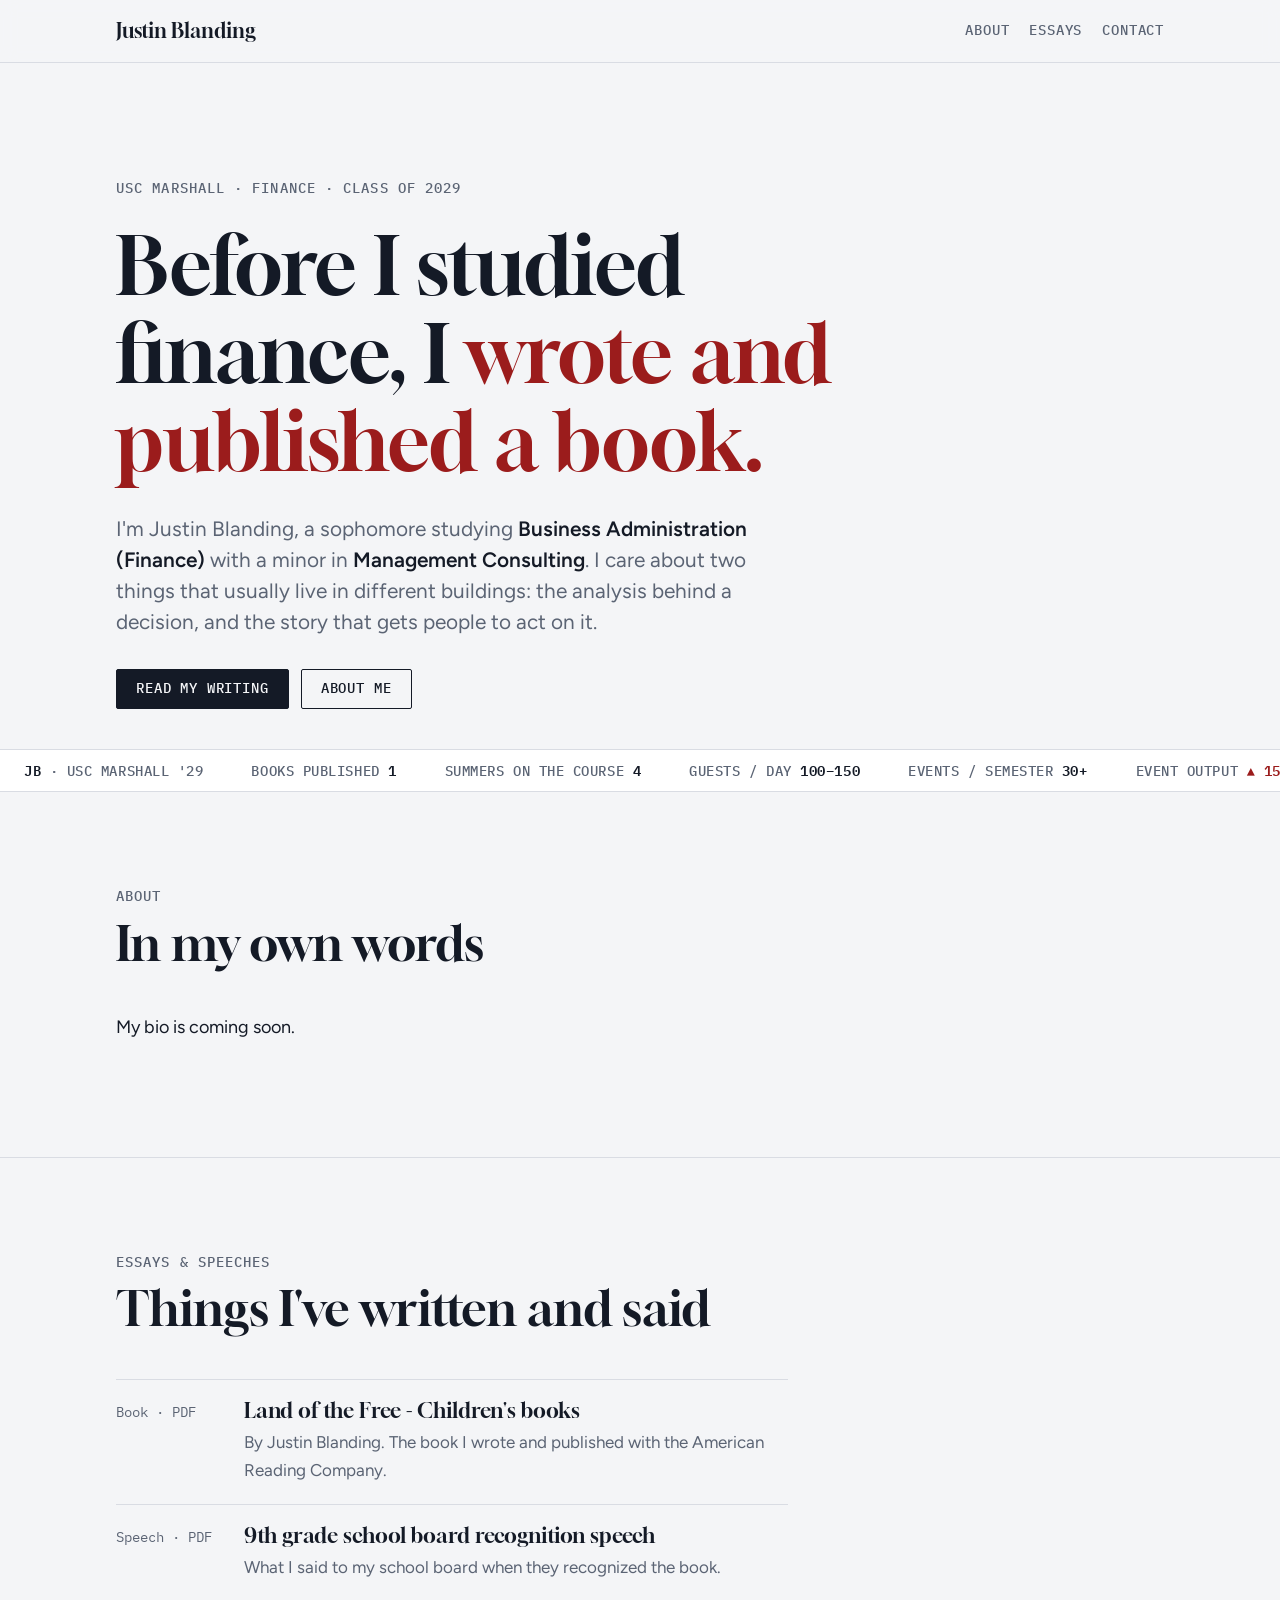
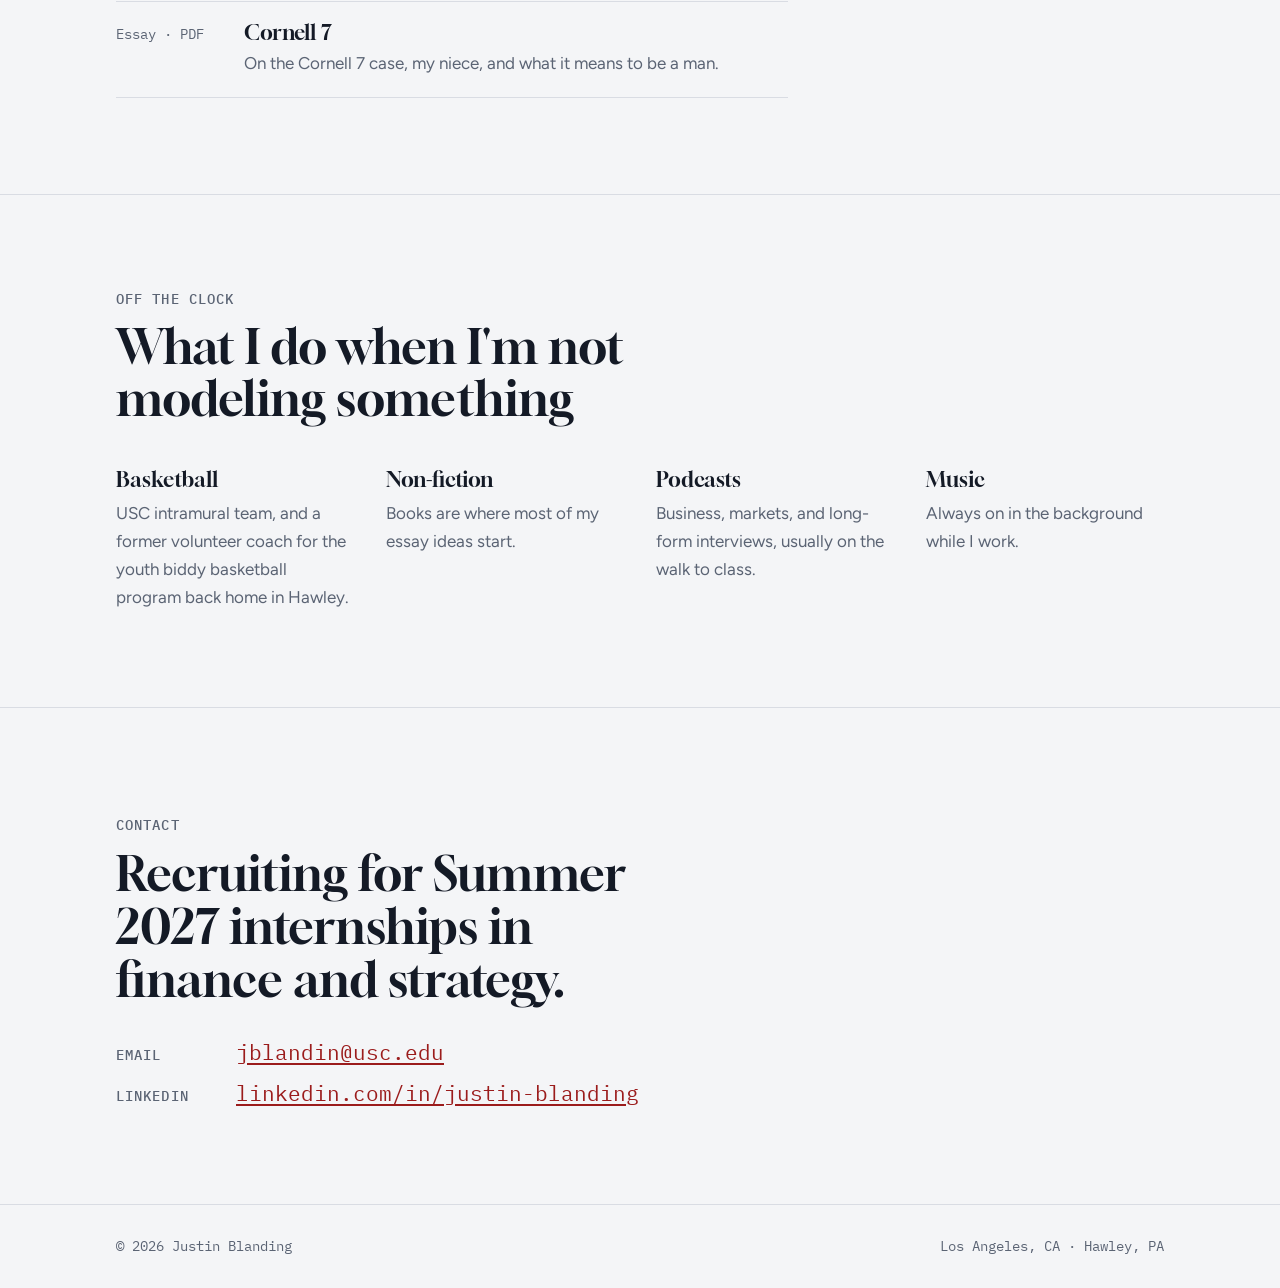
==== index.html @ 317040bc "Remove the Story timeline section Co-Authored-By: Claude Opus 5.5 <noreply@anthropic.com>" ====
<!doctype html>
<html lang="en">
<head>
  <meta charset="utf-8">
  <meta name="viewport" content="width=device-width, initial-scale=1, viewport-fit=cover">
  <title>Justin Blanding</title>
  <meta name="description" content="Justin Blanding: finance student at USC Marshall, published author, and occasional essayist.">
  <link rel="preconnect" href="https://fonts.googleapis.com">
  <link rel="preconnect" href="https://fonts.gstatic.com" crossorigin>
  <link rel="stylesheet" href="https://fonts.googleapis.com/css2?family=Figtree:wght@400;500;600&family=Gloock&family=IBM+Plex+Mono:wght@400;500;600&display=swap">
  <link rel="stylesheet" href="styles.css">
</head>
<body>

<header class="site-head">
  <div class="wrap">
    <a class="mark" href="#top">Justin Blanding</a>
    <nav aria-label="Sections">
      <a href="#about">About</a>
      <a href="#essays">Essays</a>
      <a href="#contact" class="hide-sm">Contact</a>
    </nav>
  </div>
</header>

<main id="top">
  <div class="wrap hero">
    <p class="label">USC Marshall · Finance · Class of 2029</p>
    <h1>Before I studied finance, I <em>wrote and published a book.</em></h1>
    <p class="lede">I'm Justin Blanding, a sophomore studying <strong>Business Administration (Finance)</strong> with a minor in <strong>Management Consulting</strong>. I care about two things that usually live in different buildings: the analysis behind a decision, and the story that gets people to act on it.</p>
    <div class="hero-actions">
      <a class="btn primary" href="#essays">Read my writing</a>
      <a class="btn" href="#about">About me</a>
    </div>
  </div>

  <div class="ticker" aria-label="Quick facts">
    <div class="ticker-track">
      <span><b>JB</b> · USC MARSHALL '29</span>
      <span>BOOKS PUBLISHED <b>1</b></span>
      <span>SUMMERS ON THE COURSE <b>4</b></span>
      <span>GUESTS / DAY <b>100–150</b></span>
      <span>EVENTS / SEMESTER <b>30+</b></span>
      <span>EVENT OUTPUT <b class="up">▲ 15%</b></span>
      <span>DCF HORIZON <b>5 YRS</b></span>
      <span aria-hidden="true"><b>JB</b> · USC MARSHALL '29</span>
      <span aria-hidden="true">BOOKS PUBLISHED <b>1</b></span>
      <span aria-hidden="true">SUMMERS ON THE COURSE <b>4</b></span>
      <span aria-hidden="true">GUESTS / DAY <b>100–150</b></span>
      <span aria-hidden="true">EVENTS / SEMESTER <b>30+</b></span>
      <span aria-hidden="true">EVENT OUTPUT <b class="up">▲ 15%</b></span>
      <span aria-hidden="true">DCF HORIZON <b>5 YRS</b></span>
    </div>
  </div>

  <!-- ABOUT: Justin's own bio. Replace the paragraphs below with your text;
       add or remove <p> tags as needed. -->
  <section id="about">
    <div class="wrap">
      <div class="section-head">
        <p class="label">About</p>
        <h2>In my own words</h2>
      </div>
      <div class="bio">
        <p>My bio is coming soon.</p>
      </div>
    </div>
  </section>

  <!-- ESSAYS & SPEECHES: one <li> per piece. PDFs live in writing/, web essays in essays/. -->
  <section id="essays">
    <div class="wrap">
      <div class="section-head">
        <p class="label">Essays &amp; speeches</p>
        <h2>Things I've written and said</h2>
      </div>

      <ul class="essay-list">
        <li>
          <a href="writing/land-of-the-free.pdf" target="_blank" rel="noopener">
            <span class="kind">Book · PDF</span>
            <div>
              <h3>Land of the Free - Children's books</h3>
              <p>By Justin Blanding. The book I wrote and published with the American Reading Company.</p>
            </div>
          </a>
        </li>
        <li>
          <a href="writing/school-board-recognition-speech.pdf" target="_blank" rel="noopener">
            <span class="kind">Speech · PDF</span>
            <div>
              <h3>9th grade school board recognition speech</h3>
              <p>What I said to my school board when they recognized the book.</p>
            </div>
          </a>
        </li>
        <li>
          <a href="writing/cornell-7.pdf" target="_blank" rel="noopener">
            <span class="kind">Essay · PDF</span>
            <div>
              <h3>Cornell 7</h3>
              <p>On the Cornell 7 case, my niece, and what it means to be a man.</p>
            </div>
          </a>
        </li>
      </ul>
    </div>
  </section>

  <section id="offclock">
    <div class="wrap">
      <div class="section-head">
        <p class="label">Off the clock</p>
        <h2>What I do when I'm not modeling something</h2>
      </div>
      <div class="offclock">
        <div><h3>Basketball</h3><p>USC intramural team, and a former volunteer coach for the youth biddy basketball program back home in Hawley.</p></div>
        <div><h3>Non-fiction</h3><p>Books are where most of my essay ideas start.</p></div>
        <div><h3>Podcasts</h3><p>Business, markets, and long-form interviews, usually on the walk to class.</p></div>
        <div><h3>Music</h3><p>Always on in the background while I work.</p></div>
      </div>
    </div>
  </section>

  <section id="contact" class="contact">
    <div class="wrap">
      <p class="label">Contact</p>
      <h2>Recruiting for Summer 2027 internships in finance and strategy.</h2>
      <div class="contact-rows">
        <div class="contact-row"><span class="label">Email</span><a href="mailto:jblandin@usc.edu">jblandin@usc.edu</a></div>
        <div class="contact-row"><span class="label">LinkedIn</span><a href="https://linkedin.com/in/justin-blanding" target="_blank" rel="noopener">linkedin.com/in/justin-blanding</a></div>
      </div>
    </div>
  </section>
</main>

<footer>
  <div class="wrap">
    <p>© 2026 Justin Blanding</p>
    <p>Los Angeles, CA · Hawley, PA</p>
  </div>
</footer>

</body>
</html>
---- styles.css ----
/* Layout: a single reading column (~68ch) with a wider rail for the ledger-style resume; analysis (mono figures) set against story (serif). */
:root {
  --paper: #f4f5f7;
  --surface: #ffffff;
  --ink: #141a26;
  --muted: #5b6474;
  --rule: #d9dce3;
  --accent: #9b1c1c;
  --accent-soft: #f3e3e1;

  --display: "Gloock", "Georgia", "Times New Roman", serif;
  --body: "Figtree", "Segoe UI", system-ui, sans-serif;
  --mono: "IBM Plex Mono", ui-monospace, "Consolas", monospace;

  --step--1: 0.85rem;
  --step-0: 1.0625rem;
  --step-1: 1.3rem;
  --step-2: 1.75rem;
  --step-3: clamp(2.1rem, 5vw, 3rem);
  --step-4: clamp(2.6rem, 7.5vw, 5rem);
  --wide: 68rem;
  --read: 42rem;
}
@media (prefers-color-scheme: dark) {
  :root:not([data-theme="light"]) {
    --paper: #0f131b; --surface: #161b25; --ink: #e8eaf0; --muted: #9aa3b4;
    --rule: #2a313e; --accent: #e5736b; --accent-soft: #2c1c1f; color-scheme: dark;
  }
}
:root[data-theme="dark"] {
  --paper: #0f131b; --surface: #161b25; --ink: #e8eaf0; --muted: #9aa3b4;
  --rule: #2a313e; --accent: #e5736b; --accent-soft: #2c1c1f; color-scheme: dark;
}

*, *::before, *::after { box-sizing: border-box; }
html { scroll-behavior: smooth; }
body {
  margin: 0;
  background: var(--paper);
  color: var(--ink);
  font: 400 var(--step-0)/1.65 var(--body);
  -webkit-font-smoothing: antialiased;
}
img { max-width: 100%; }
a { color: var(--accent); text-underline-offset: 3px; }
a:focus-visible, button:focus-visible { outline: 2px solid var(--accent); outline-offset: 3px; }
h1, h2, h3 { font-family: var(--display); font-weight: 400; line-height: 1.1; text-wrap: balance; margin: 0; }

.wrap {
  max-width: var(--wide);
  margin-inline: auto;
  padding-left: max(20px, env(safe-area-inset-left, 0px));
  padding-right: max(20px, env(safe-area-inset-right, 0px));
}
.label {
  font: 500 var(--step--1)/1.2 var(--mono);
  letter-spacing: 0.08em;
  text-transform: uppercase;
  color: var(--muted);
}

/* Header */
.site-head {
  position: sticky; top: env(safe-area-inset-top, 0px); z-index: 5;
  background: color-mix(in srgb, var(--paper) 88%, transparent);
  backdrop-filter: blur(8px);
  border-bottom: 1px solid var(--rule);
}
body::before { content: ""; position: fixed; inset: 0 0 auto; height: env(safe-area-inset-top, 0px); z-index: 10; background: var(--paper); }
.site-head .wrap { display: flex; align-items: center; justify-content: space-between; gap: 1rem; padding-block: 0.9rem; }
.mark { font-family: var(--display); font-size: 1.25rem; color: var(--ink); text-decoration: none; white-space: nowrap; }
section[id] { scroll-margin-top: 4rem; }
.site-head nav { display: flex; gap: 1.25rem; flex-wrap: wrap; }
.site-head nav a { font: 500 var(--step--1)/1 var(--mono); letter-spacing: 0.06em; text-transform: uppercase; color: var(--muted); text-decoration: none; }
.site-head nav a:hover { color: var(--accent); }

/* Hero */
.hero { padding-block: clamp(3rem, 9vw, 6.5rem) 2.5rem; }
.hero .label { margin-bottom: 1.5rem; }
.hero h1 { font-size: var(--step-4); max-width: 15ch; }
.hero h1 em { font-style: normal; color: var(--accent); }
.hero .lede { max-width: var(--read); margin-top: 1.75rem; font-size: var(--step-1); line-height: 1.5; color: var(--muted); }
.hero .lede strong { color: var(--ink); font-weight: 600; }
.hero-actions { display: flex; gap: 0.75rem; flex-wrap: wrap; margin-top: 2rem; }
.btn {
  display: inline-flex; align-items: center; gap: 0.5rem;
  padding: 0.75rem 1.2rem; border-radius: 2px;
  font: 500 var(--step--1)/1 var(--mono); letter-spacing: 0.06em; text-transform: uppercase;
  text-decoration: none; border: 1px solid var(--ink); color: var(--ink);
}
.btn.primary { background: var(--ink); color: var(--paper); }
.btn:hover { border-color: var(--accent); color: var(--accent); }
.btn.primary:hover { background: var(--accent); color: var(--paper); }

/* Ticker: the one moving thing on the page */
.ticker { border-block: 1px solid var(--rule); overflow: hidden; background: var(--surface); }
.ticker-track { display: flex; width: max-content; animation: tick 48s linear infinite; }
.ticker-track span { white-space: nowrap; padding: 0.8rem 1.5rem; font: 500 var(--step--1)/1 var(--mono); letter-spacing: 0.04em; color: var(--muted); font-variant-numeric: tabular-nums; }
.ticker-track b { color: var(--ink); font-weight: 600; }
.ticker-track .up { color: var(--accent); }
@keyframes tick { to { transform: translateX(-50%); } }
@media (prefers-reduced-motion: reduce) {
  .ticker-track { animation: none; flex-wrap: wrap; width: auto; }
  html { scroll-behavior: auto; }
}

/* Sections */
section { padding-block: clamp(3.5rem, 8vw, 6rem); }
section + section { border-top: 1px solid var(--rule); }
.section-head { display: grid; gap: 0.75rem; margin-bottom: 2.75rem; max-width: var(--read); }
.section-head h2 { font-size: var(--step-3); }
.section-head p { margin: 0; color: var(--muted); }

/* Chapters: on paper vs. in practice */
.chapters { display: grid; gap: 3.5rem; }
.chapter { display: grid; grid-template-columns: 9rem minmax(0, 1fr); gap: 1.5rem 2.5rem; }
.chapter-year { font: 400 var(--step-3)/1 var(--display); color: var(--accent); font-variant-numeric: tabular-nums; }
.chapter-year small { display: block; margin-top: 0.6rem; font: 500 var(--step--1)/1.3 var(--mono); letter-spacing: 0.06em; text-transform: uppercase; color: var(--muted); }
.chapter-body { min-width: 0; max-width: var(--read); }
.chapter-body h3 { font-size: var(--step-2); margin-bottom: 1.1rem; }
.on-paper {
  margin: 0 0 1.25rem; padding: 0.85rem 1rem;
  background: var(--surface); border: 1px dashed var(--rule);
  font: 400 0.9rem/1.5 var(--mono); color: var(--muted);
}
.on-paper .label { display: block; margin-bottom: 0.35rem; font-size: 0.72rem; }
.chapter-body p { margin: 0 0 1rem; }
.figures { display: flex; flex-wrap: wrap; gap: 0.5rem 2rem; margin-top: 1.25rem; padding-top: 1rem; border-top: 1px solid var(--rule); }
.figure { display: grid; gap: 0.15rem; }
.figure b { font: 600 var(--step-1)/1.1 var(--mono); font-variant-numeric: tabular-nums; }
.figure span { font-size: var(--step--1); color: var(--muted); }

/* Resume ledger */
.ledger { display: grid; gap: 2.75rem; }
.ledger-group { display: grid; grid-template-columns: 9rem minmax(0, 1fr); gap: 1rem 2.5rem; }
.ledger-group > .label { padding-top: 0.35rem; }
.entries { display: grid; gap: 1.75rem; min-width: 0; }
.entry-top { display: flex; flex-wrap: wrap; justify-content: space-between; gap: 0.25rem 1rem; align-items: baseline; }
.entry h3 { font: 600 var(--step-1)/1.3 var(--body); }
.entry .when { font: 400 var(--step--1)/1.3 var(--mono); color: var(--muted); font-variant-numeric: tabular-nums; white-space: nowrap; }
.entry .role { color: var(--muted); margin: 0.15rem 0 0.5rem; }
.entry ul { margin: 0; padding-left: 1.1rem; display: grid; gap: 0.3rem; }
.entry li::marker { color: var(--accent); }
.tags { display: flex; flex-wrap: wrap; gap: 0.5rem; list-style: none; padding: 0; margin: 0; }
.tags li { padding: 0.3rem 0.65rem; border: 1px solid var(--rule); background: var(--surface); font: 400 var(--step--1)/1.3 var(--mono); }

/* Essays */
.essay-list { list-style: none; margin: 0; padding: 0; border-top: 1px solid var(--rule); max-width: var(--read); }
.essay-list li { border-bottom: 1px solid var(--rule); }
.essay-list a { display: grid; grid-template-columns: 7rem minmax(0, 1fr); gap: 1rem; padding: 1.25rem 0; color: var(--ink); text-decoration: none; }
.essay-list a:hover h3 { color: var(--accent); }
.essay-list time, .essay-list .kind { font: 400 var(--step--1)/1.8 var(--mono); color: var(--muted); }
.bio { max-width: var(--read); }
.bio p { font-size: 1.125rem; line-height: 1.65; }
.essay-list h3 { font-size: var(--step-1); margin-bottom: 0.3rem; }
.essay-list p { margin: 0; color: var(--muted); }
.empty { max-width: var(--read); padding: 1.5rem; background: var(--accent-soft); }
.empty h3 { font-size: var(--step-1); margin-bottom: 0.5rem; }
.empty p { margin: 0; }

/* Off the clock */
.offclock { display: grid; grid-template-columns: repeat(auto-fit, minmax(14rem, 1fr)); gap: 2rem; }
.offclock h3 { font-size: var(--step-1); margin-bottom: 0.4rem; }
.offclock p { margin: 0; color: var(--muted); }

/* Contact */
.contact h2 { font-size: var(--step-3); max-width: 18ch; }
.contact-rows { display: grid; gap: 0.75rem; margin-top: 2rem; }
.contact-row { display: flex; flex-wrap: wrap; gap: 0.5rem 1.5rem; align-items: baseline; }
.contact-row .label { width: 6rem; }
.contact-row a { font: 400 var(--step-1)/1.4 var(--mono); overflow-wrap: anywhere; }

footer { padding-block: 2rem; border-top: 1px solid var(--rule); }
footer .wrap { display: flex; flex-wrap: wrap; justify-content: space-between; gap: 0.5rem; }
footer p { margin: 0; font: 400 var(--step--1)/1.4 var(--mono); color: var(--muted); }

/* Essay page */
.article { padding-block: clamp(3rem, 8vw, 5rem); }
.article header, .article .prose { max-width: var(--read); }
.article h1 { font-size: var(--step-3); margin: 1rem 0 1rem; }
.article .dek { font-size: var(--step-1); color: var(--muted); margin: 0 0 2.5rem; }
.prose p { margin: 0 0 1.3rem; }
.prose h2 { font-size: var(--step-2); margin: 2.5rem 0 1rem; }
.prose blockquote { margin: 2rem 0; padding-left: 1.25rem; border-left: 2px solid var(--accent); font-family: var(--display); font-size: var(--step-1); line-height: 1.4; }

@media (max-width: 720px) {
  .chapter, .ledger-group { grid-template-columns: minmax(0, 1fr); gap: 0.75rem; }
  .chapter-year { font-size: var(--step-2); display: flex; align-items: baseline; gap: 1rem; }
  .chapter-year small { margin-top: 0; }
  .essay-list a { grid-template-columns: minmax(0, 1fr); gap: 0.25rem; }
  .site-head nav { gap: 0.75rem; flex-wrap: nowrap; }
  .mark { font-size: 1.1rem; }
  .site-head nav a.hide-sm { display: none; }
}
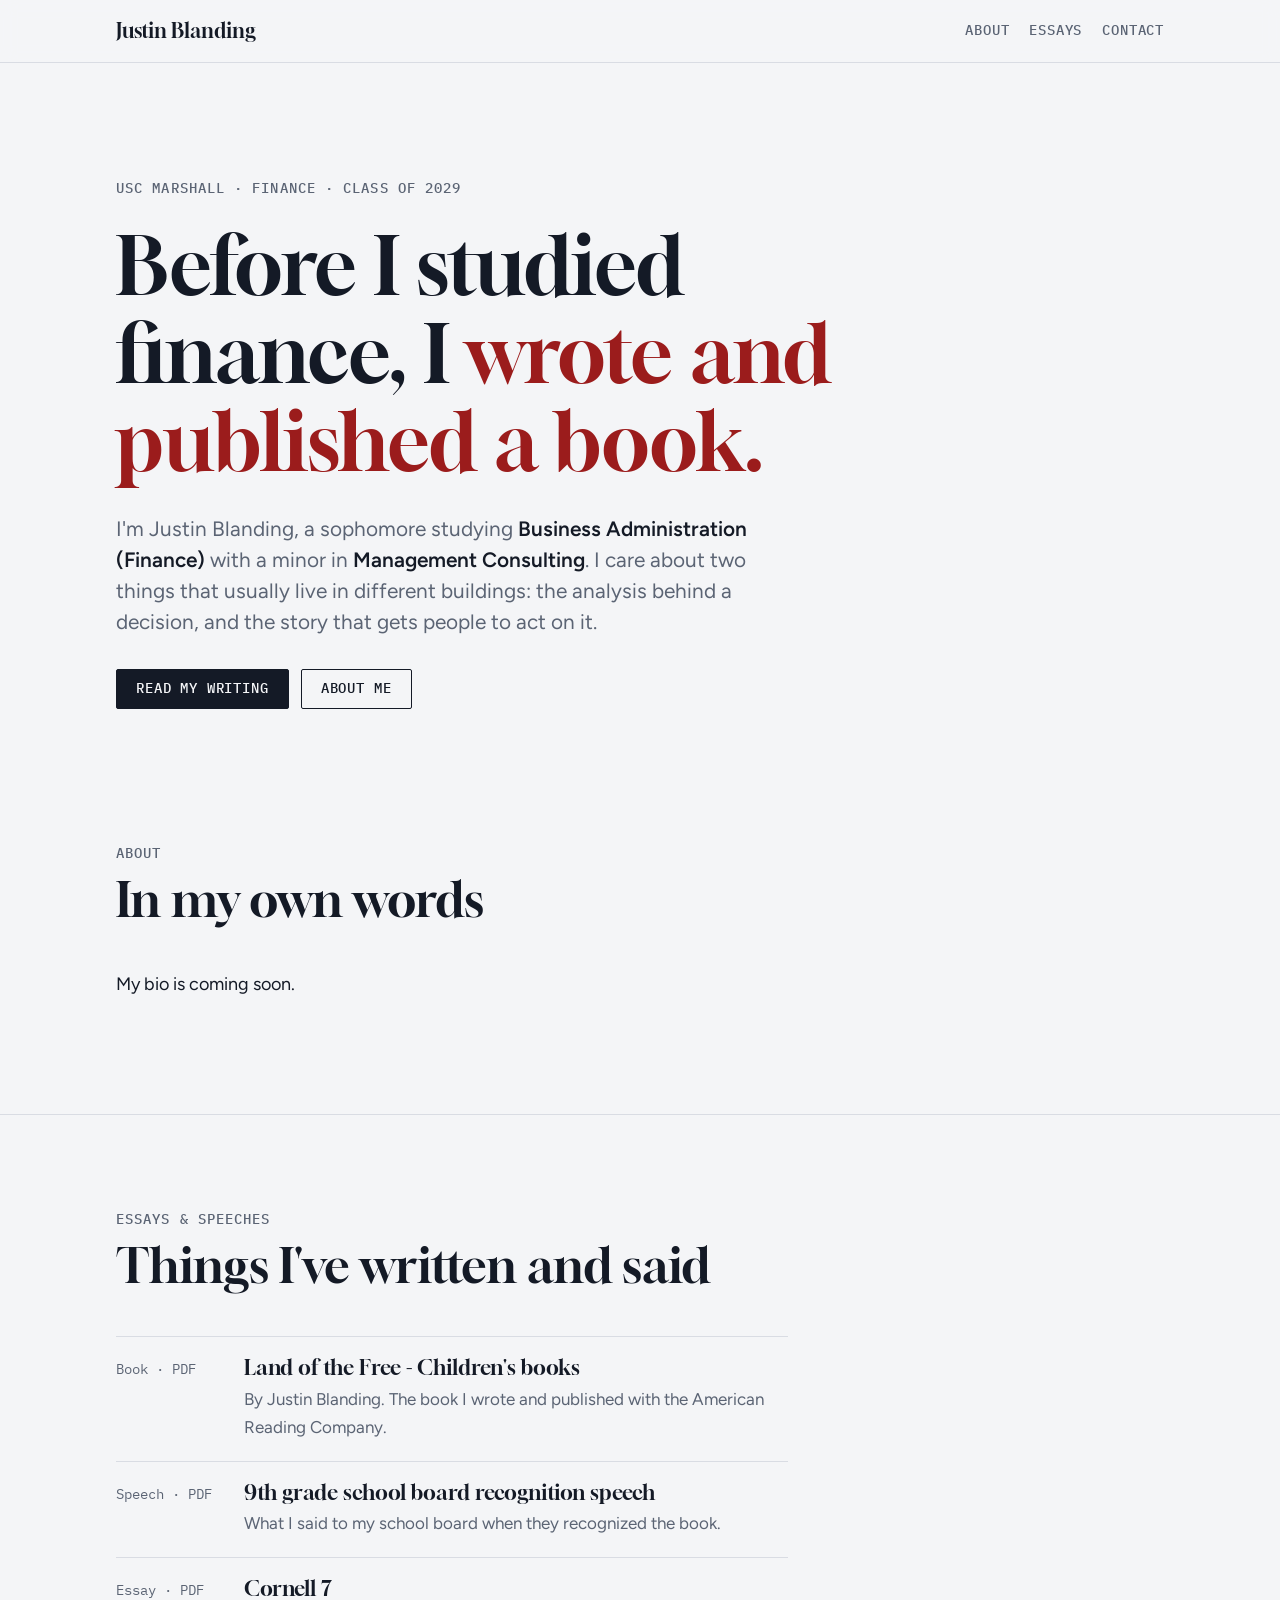
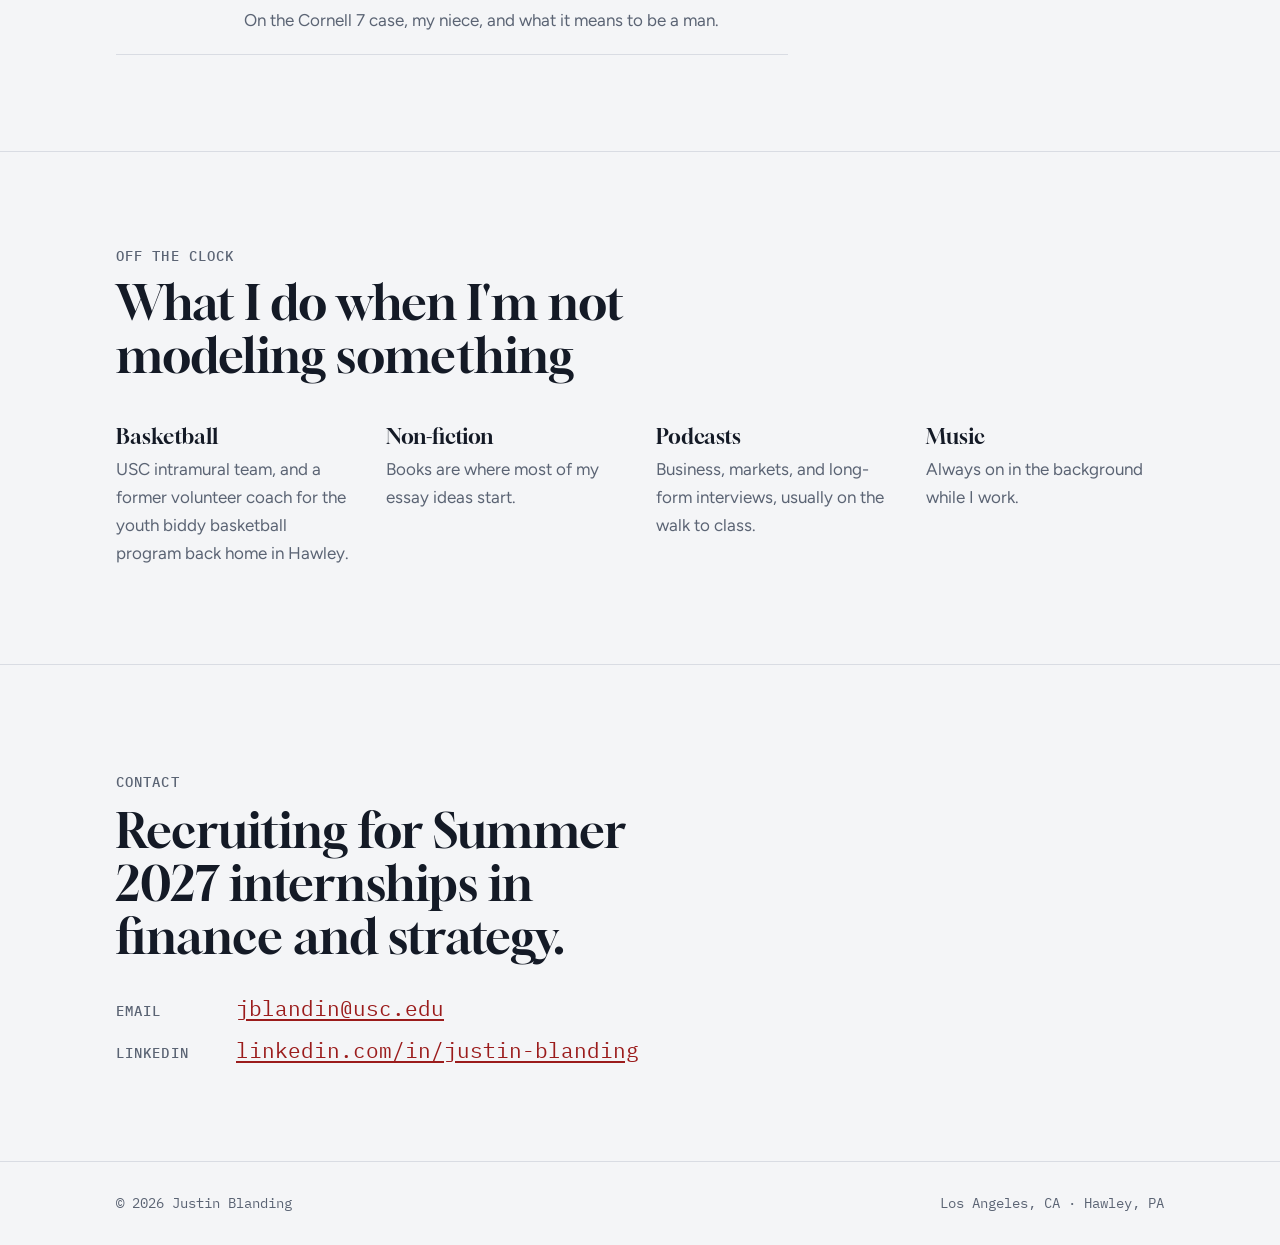
==== commit 6877948e: "Remove the stats ticker Co-Authored-By: Claude Opus 5.5 <noreply@anthropic.com>" ====
--- a/index.html
+++ b/index.html
@@ -34,24 +34,6 @@
     </div>
   </div>
 
-  <div class="ticker" aria-label="Quick facts">
-    <div class="ticker-track">
-      <span><b>JB</b> · USC MARSHALL '29</span>
-      <span>BOOKS PUBLISHED <b>1</b></span>
-      <span>SUMMERS ON THE COURSE <b>4</b></span>
-      <span>GUESTS / DAY <b>100–150</b></span>
-      <span>EVENTS / SEMESTER <b>30+</b></span>
-      <span>EVENT OUTPUT <b class="up">▲ 15%</b></span>
-      <span>DCF HORIZON <b>5 YRS</b></span>
-      <span aria-hidden="true"><b>JB</b> · USC MARSHALL '29</span>
-      <span aria-hidden="true">BOOKS PUBLISHED <b>1</b></span>
-      <span aria-hidden="true">SUMMERS ON THE COURSE <b>4</b></span>
-      <span aria-hidden="true">GUESTS / DAY <b>100–150</b></span>
-      <span aria-hidden="true">EVENTS / SEMESTER <b>30+</b></span>
-      <span aria-hidden="true">EVENT OUTPUT <b class="up">▲ 15%</b></span>
-      <span aria-hidden="true">DCF HORIZON <b>5 YRS</b></span>
-    </div>
-  </div>
 
   <!-- ABOUT: Justin's own bio. Replace the paragraphs below with your text;
        add or remove <p> tags as needed. -->
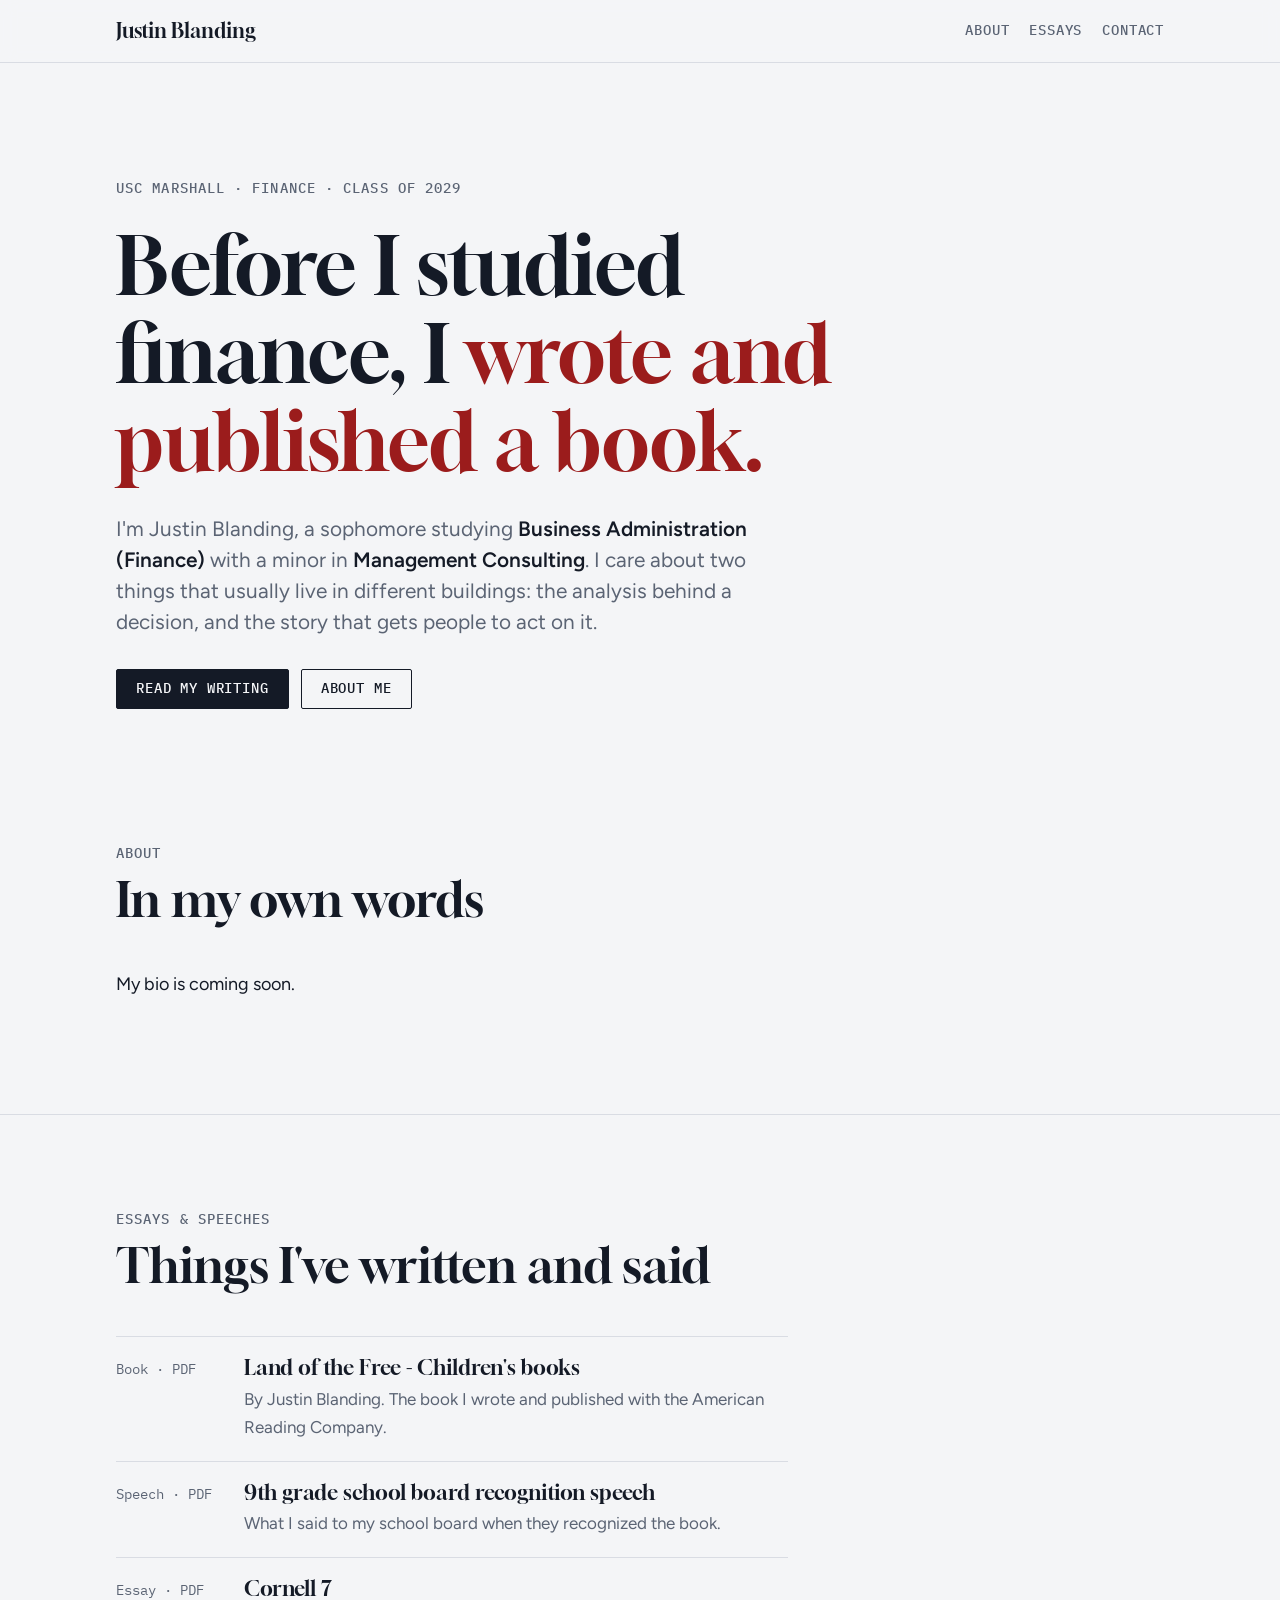
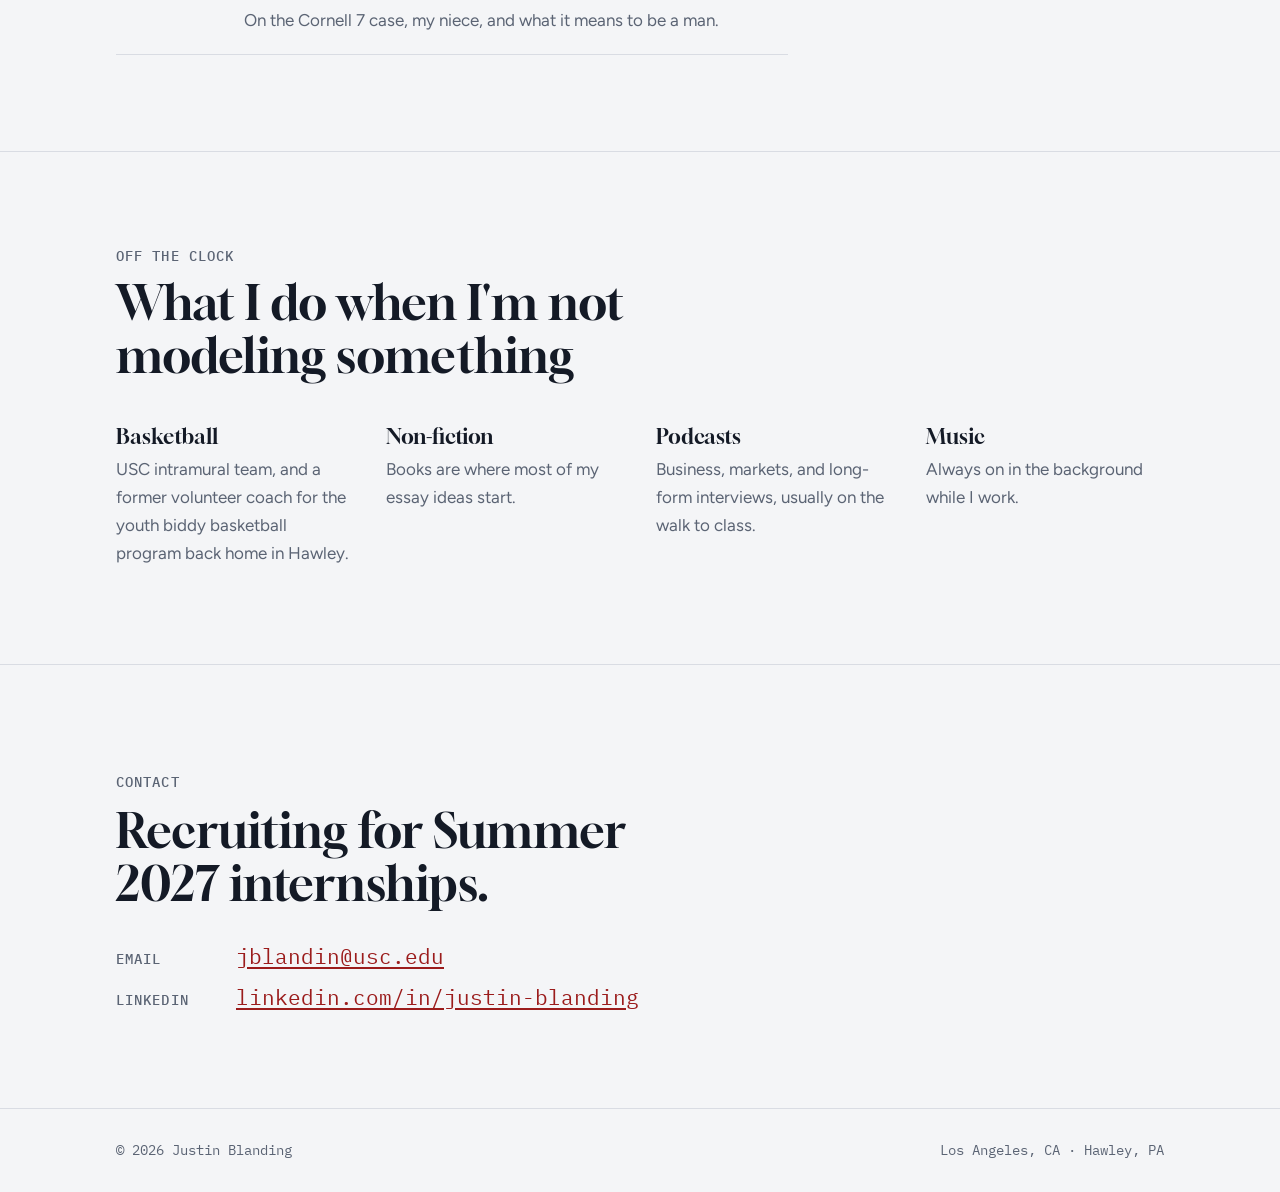
==== commit c0603a6c: "Shorten the contact heading Co-Authored-By: Claude Opus 5.5 <noreply@anthropic.com>" ====
--- a/index.html
+++ b/index.html
@@ -107,7 +107,7 @@
   <section id="contact" class="contact">
     <div class="wrap">
       <p class="label">Contact</p>
-      <h2>Recruiting for Summer 2027 internships in finance and strategy.</h2>
+      <h2>Recruiting for Summer 2027 internships.</h2>
       <div class="contact-rows">
         <div class="contact-row"><span class="label">Email</span><a href="mailto:jblandin@usc.edu">jblandin@usc.edu</a></div>
         <div class="contact-row"><span class="label">LinkedIn</span><a href="https://linkedin.com/in/justin-blanding" target="_blank" rel="noopener">linkedin.com/in/justin-blanding</a></div>
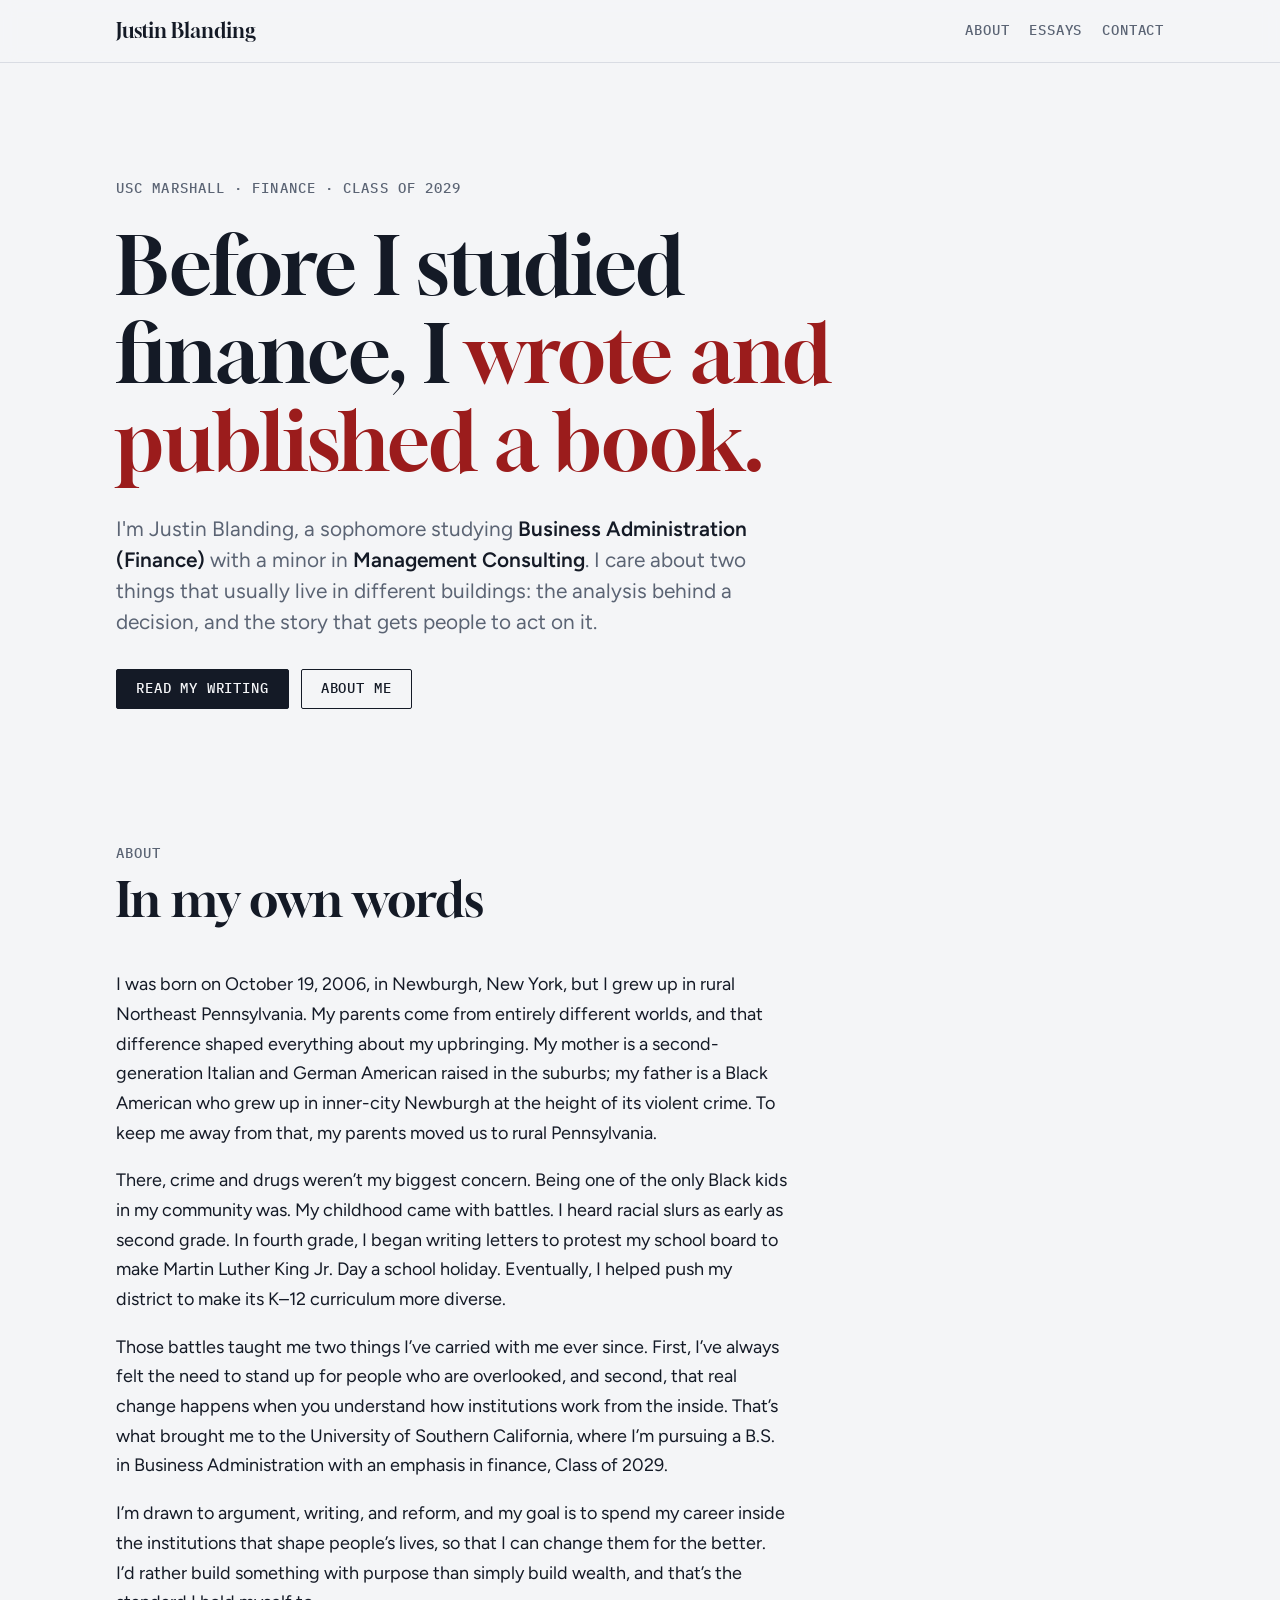
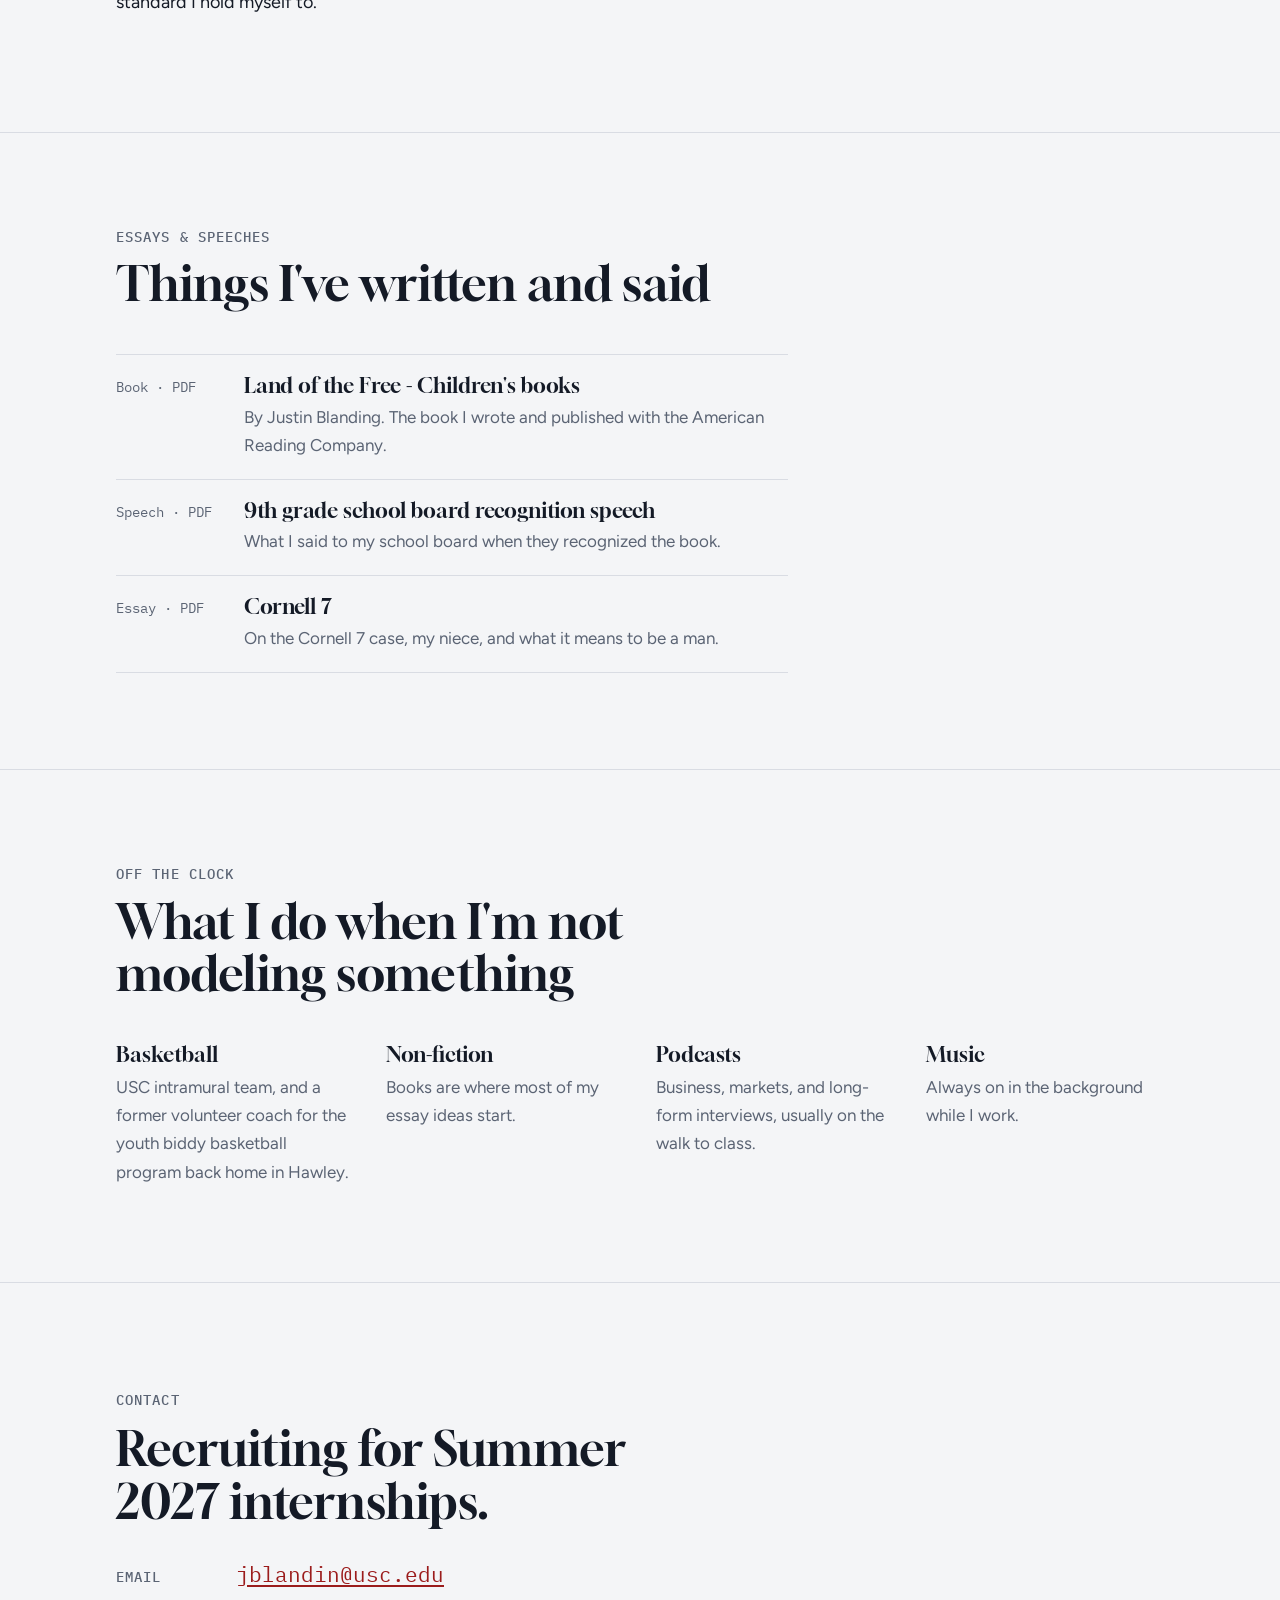
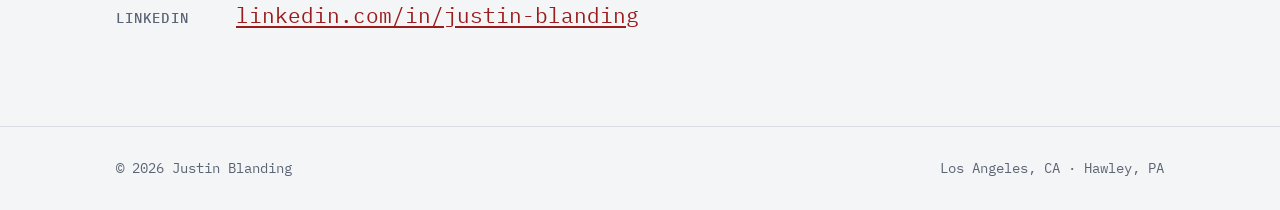
==== commit 7d4ece2a: "Add personal bio to the About section Co-Authored-By: Claude Opus 5.5 <noreply@anthropic.com>" ====
--- a/index.html
+++ b/index.html
@@ -44,7 +44,10 @@
         <h2>In my own words</h2>
       </div>
       <div class="bio">
-        <p>My bio is coming soon.</p>
+        <p>I was born on October 19, 2006, in Newburgh, New York, but I grew up in rural Northeast Pennsylvania. My parents come from entirely different worlds, and that difference shaped everything about my upbringing. My mother is a second-generation Italian and German American raised in the suburbs; my father is a Black American who grew up in inner-city Newburgh at the height of its violent crime. To keep me away from that, my parents moved us to rural Pennsylvania.</p>
+        <p>There, crime and drugs weren’t my biggest concern. Being one of the only Black kids in my community was. My childhood came with battles. I heard racial slurs as early as second grade. In fourth grade, I began writing letters to protest my school board to make Martin Luther King Jr. Day a school holiday. Eventually, I helped push my district to make its K–12 curriculum more diverse.</p>
+        <p>Those battles taught me two things I’ve carried with me ever since. First, I’ve always felt the need to stand up for people who are overlooked, and second, that real change happens when you understand how institutions work from the inside. That’s what brought me to the University of Southern California, where I’m pursuing a B.S. in Business Administration with an emphasis in finance, Class of 2029.</p>
+        <p>I’m drawn to argument, writing, and reform, and my goal is to spend my career inside the institutions that shape people’s lives, so that I can change them for the better. I’d rather build something with purpose than simply build wealth, and that’s the standard I hold myself to.</p>
       </div>
     </div>
   </section>
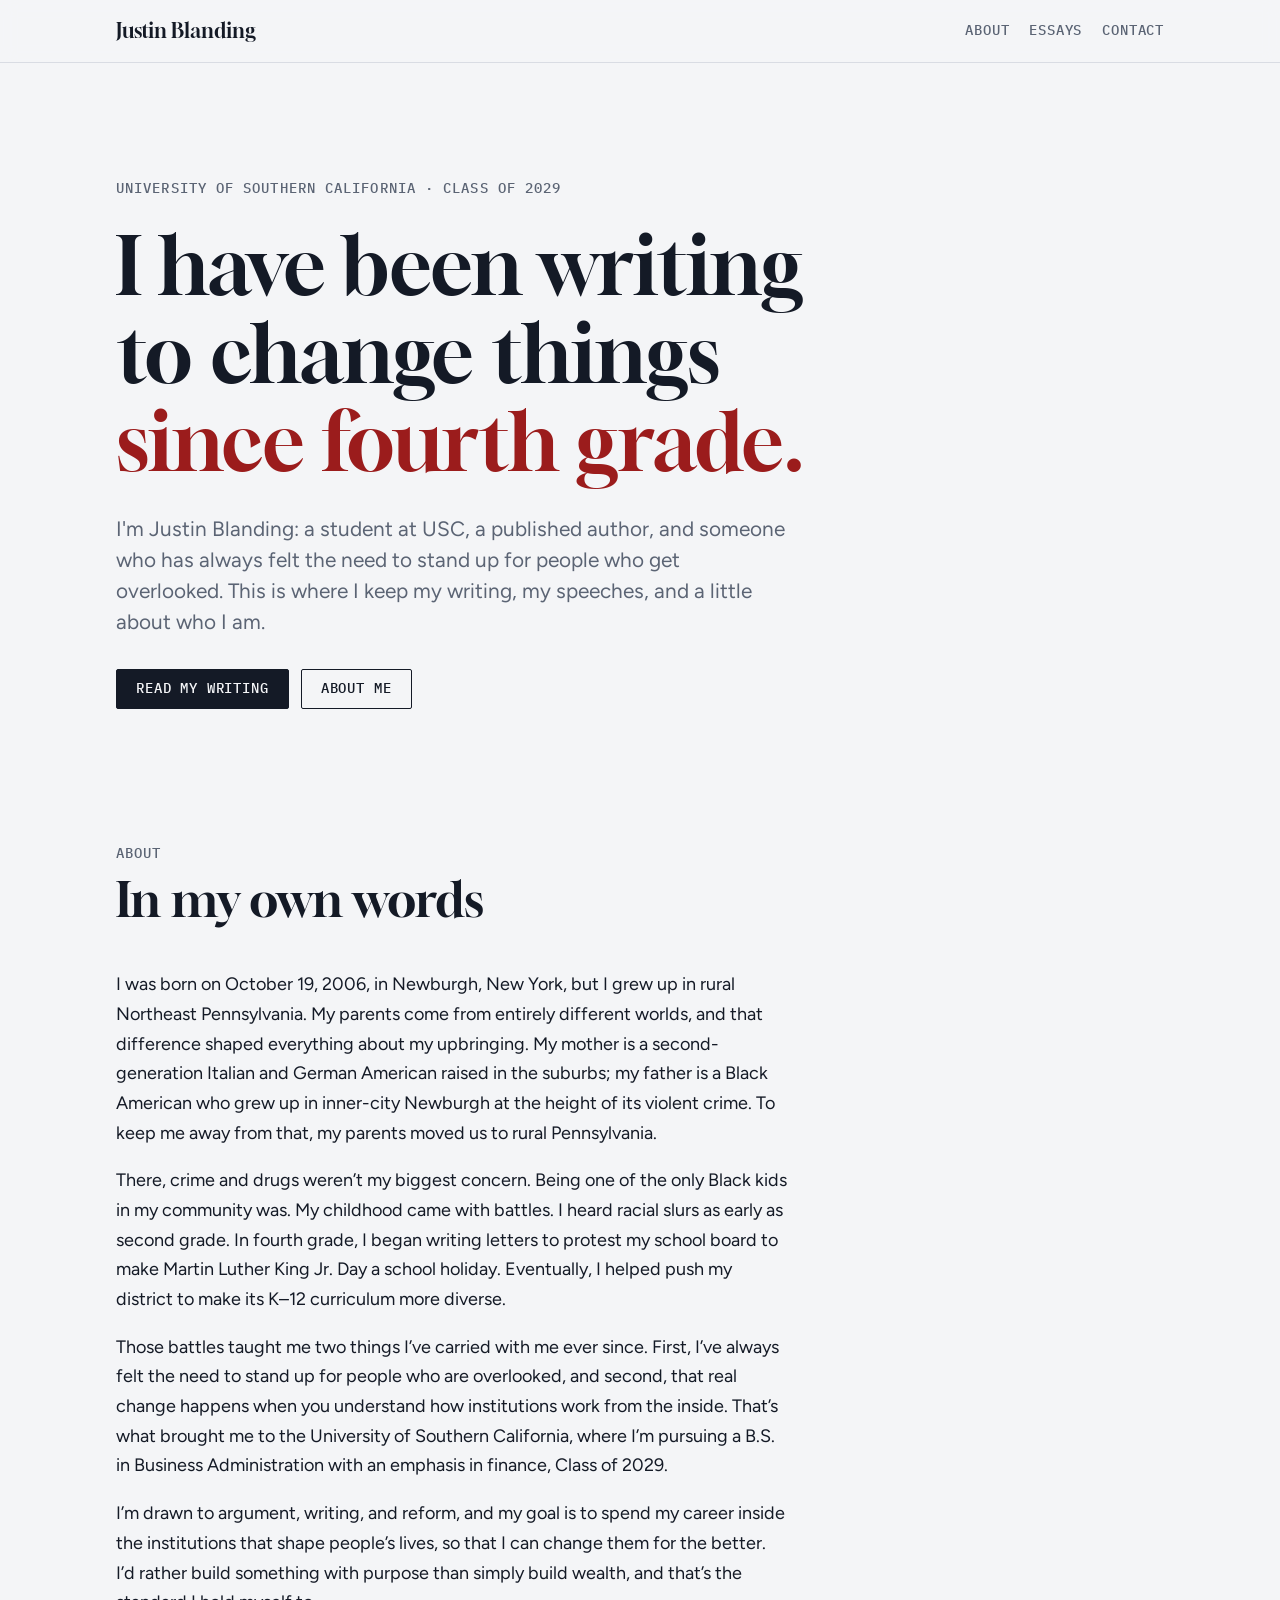
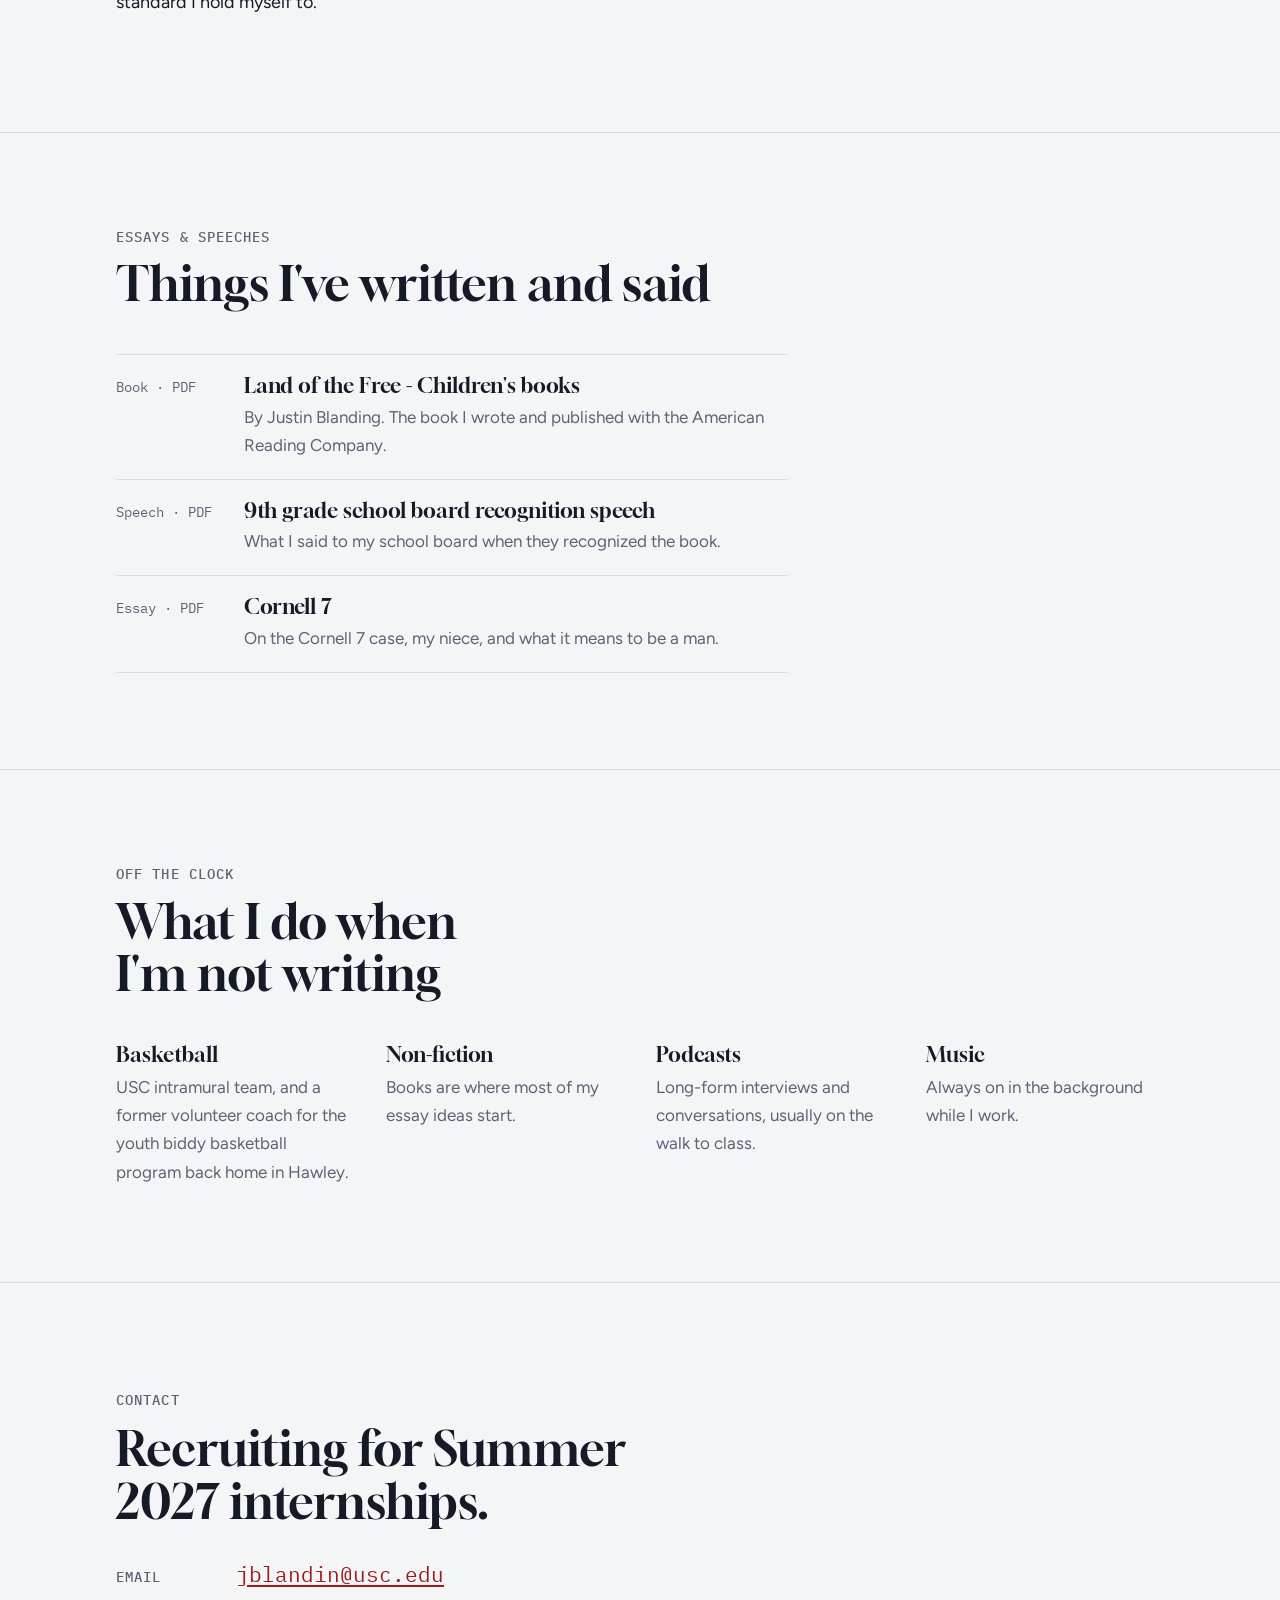
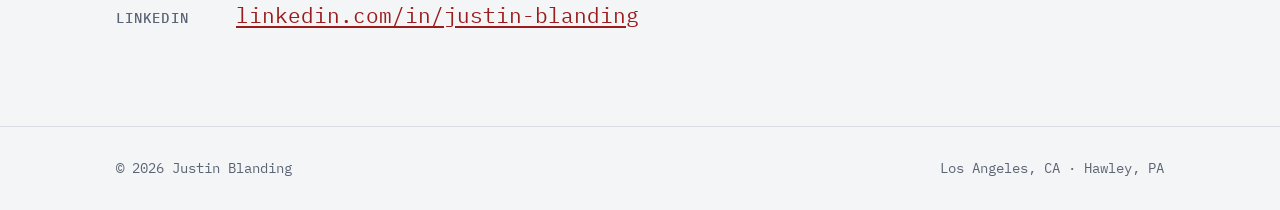
==== commit ced838bf: "Make the site about Justin generally, not finance Co-Authored-By: Claude Opus 5.5 <noreply@anthropic" ====
--- a/index.html
+++ b/index.html
@@ -4,7 +4,7 @@
   <meta charset="utf-8">
   <meta name="viewport" content="width=device-width, initial-scale=1, viewport-fit=cover">
   <title>Justin Blanding</title>
-  <meta name="description" content="Justin Blanding: finance student at USC Marshall, published author, and occasional essayist.">
+  <meta name="description" content="Justin Blanding: USC student, published author, and writer on identity, justice, and reform.">
   <link rel="preconnect" href="https://fonts.googleapis.com">
   <link rel="preconnect" href="https://fonts.gstatic.com" crossorigin>
   <link rel="stylesheet" href="https://fonts.googleapis.com/css2?family=Figtree:wght@400;500;600&family=Gloock&family=IBM+Plex+Mono:wght@400;500;600&display=swap">
@@ -25,9 +25,9 @@
 
 <main id="top">
   <div class="wrap hero">
-    <p class="label">USC Marshall · Finance · Class of 2029</p>
-    <h1>Before I studied finance, I <em>wrote and published a book.</em></h1>
-    <p class="lede">I'm Justin Blanding, a sophomore studying <strong>Business Administration (Finance)</strong> with a minor in <strong>Management Consulting</strong>. I care about two things that usually live in different buildings: the analysis behind a decision, and the story that gets people to act on it.</p>
+    <p class="label">University of Southern California · Class of 2029</p>
+    <h1>I have been writing to change things <em>since fourth grade.</em></h1>
+    <p class="lede">I'm Justin Blanding: a student at USC, a published author, and someone who has always felt the need to stand up for people who get overlooked. This is where I keep my writing, my speeches, and a little about who I am.</p>
     <div class="hero-actions">
       <a class="btn primary" href="#essays">Read my writing</a>
       <a class="btn" href="#about">About me</a>
@@ -96,12 +96,12 @@
     <div class="wrap">
       <div class="section-head">
         <p class="label">Off the clock</p>
-        <h2>What I do when I'm not modeling something</h2>
+        <h2>What I do when I'm not writing</h2>
       </div>
       <div class="offclock">
         <div><h3>Basketball</h3><p>USC intramural team, and a former volunteer coach for the youth biddy basketball program back home in Hawley.</p></div>
         <div><h3>Non-fiction</h3><p>Books are where most of my essay ideas start.</p></div>
-        <div><h3>Podcasts</h3><p>Business, markets, and long-form interviews, usually on the walk to class.</p></div>
+        <div><h3>Podcasts</h3><p>Long-form interviews and conversations, usually on the walk to class.</p></div>
         <div><h3>Music</h3><p>Always on in the background while I work.</p></div>
       </div>
     </div>
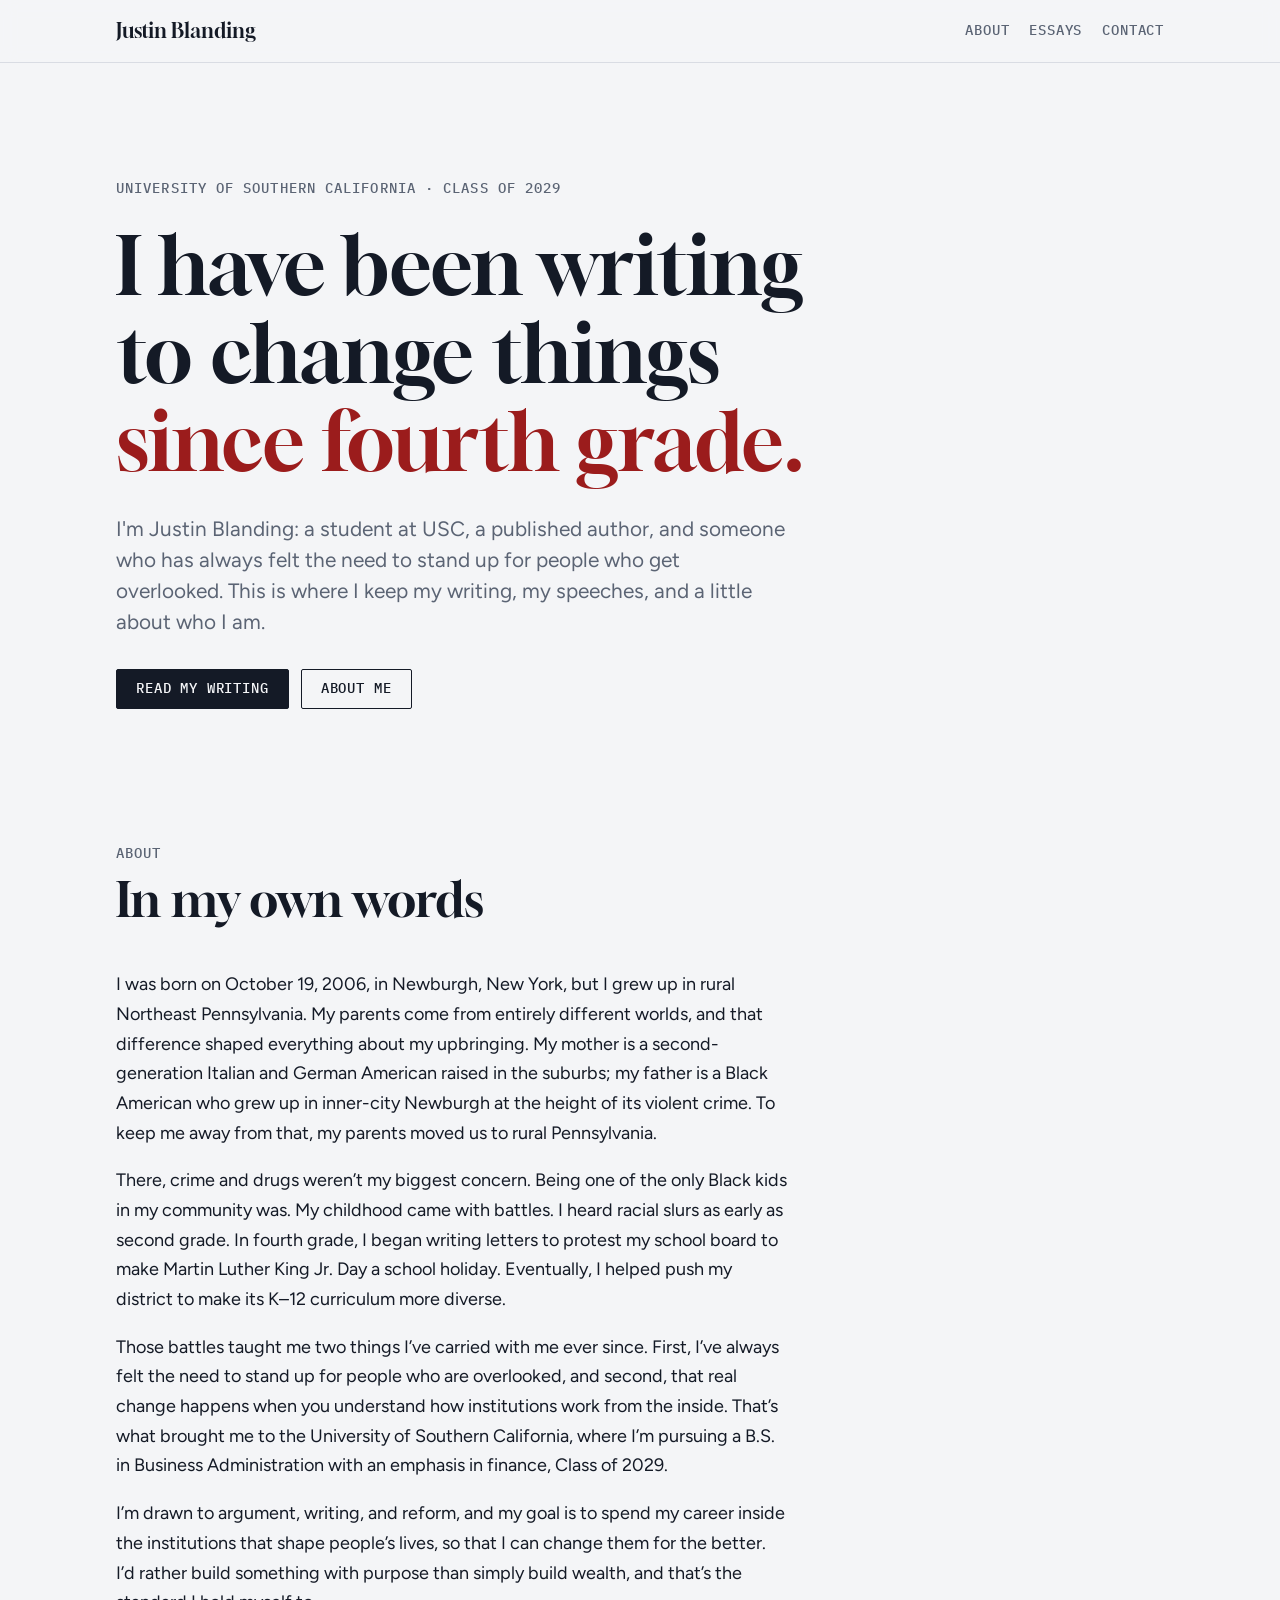
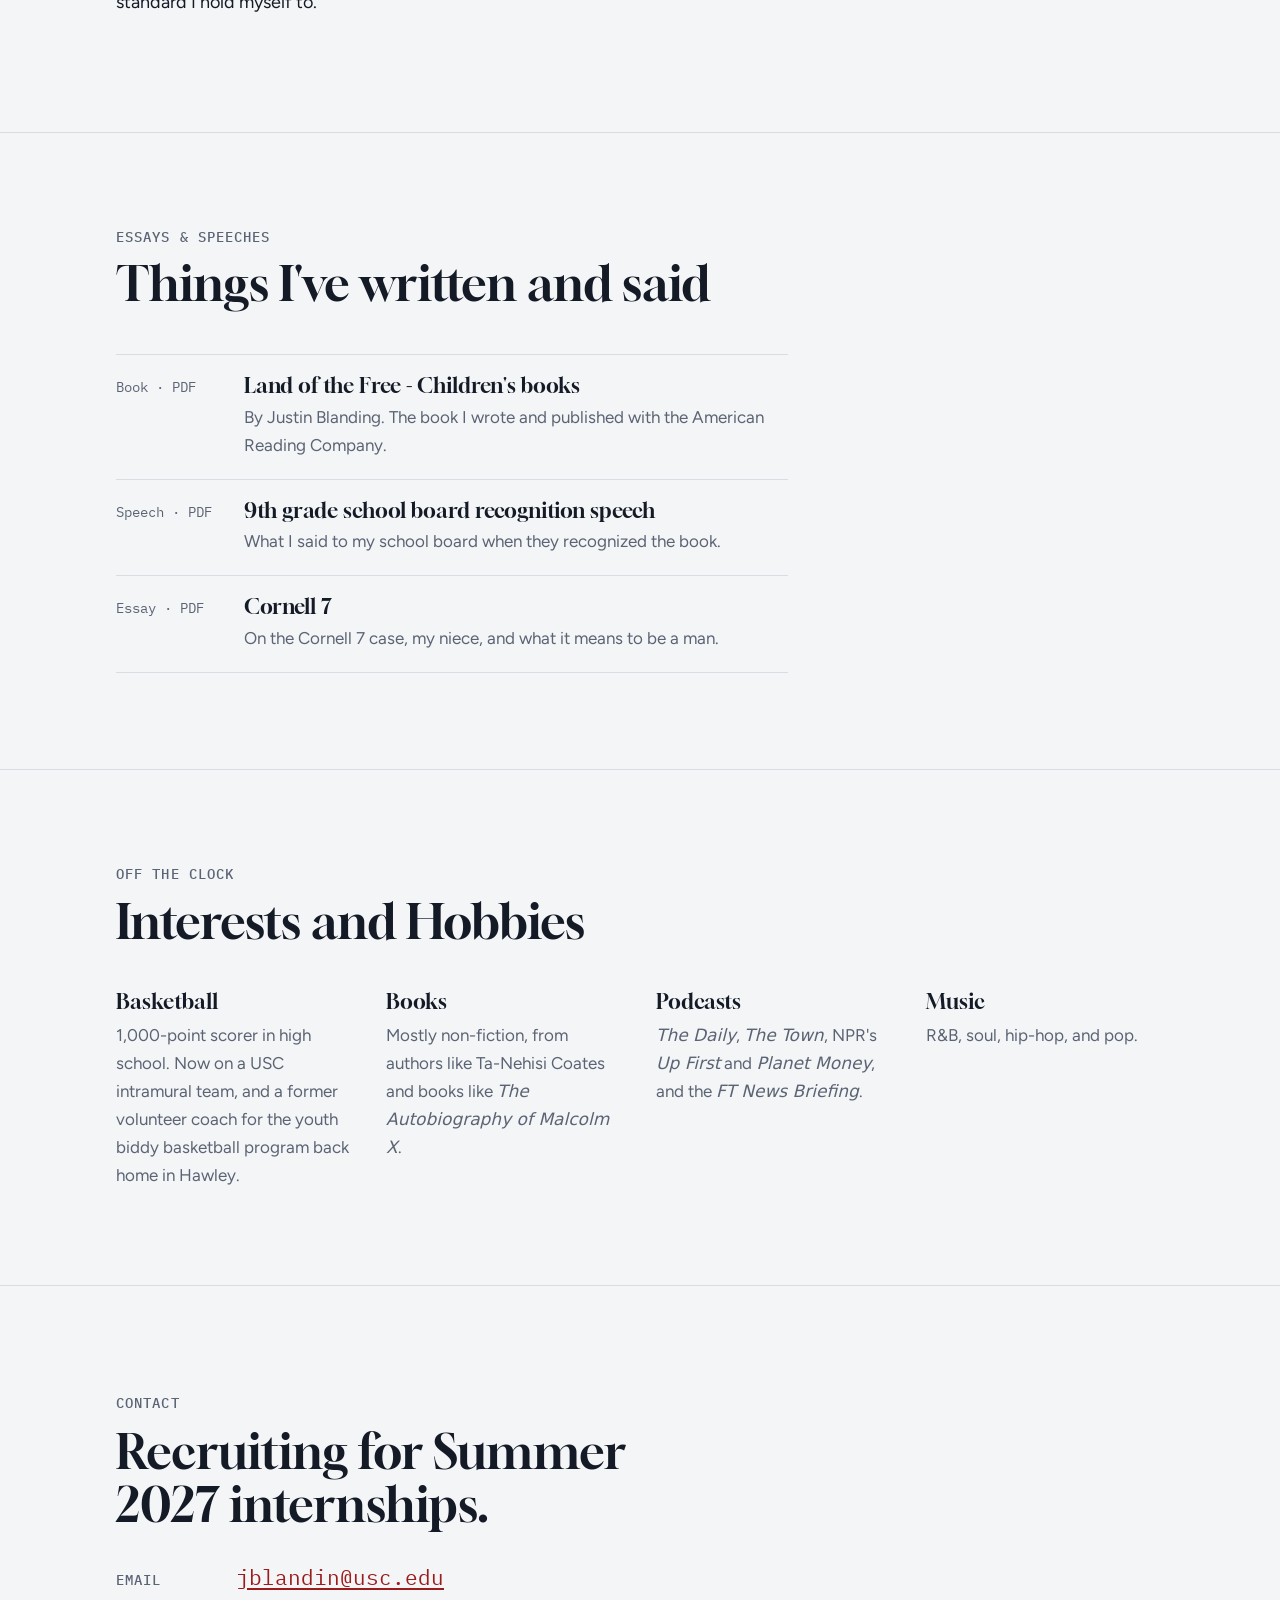
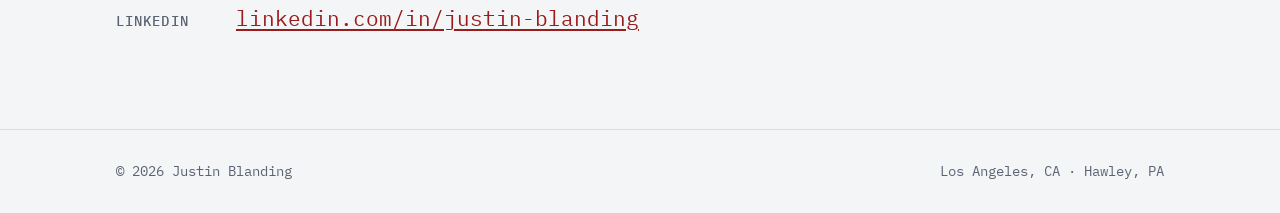
==== commit 16423294: "Update Interests and Hobbies section Co-Authored-By: Claude Opus 5.5 <noreply@anthropic.com>" ====
--- a/index.html
+++ b/index.html
@@ -96,13 +96,13 @@
     <div class="wrap">
       <div class="section-head">
         <p class="label">Off the clock</p>
-        <h2>What I do when I'm not writing</h2>
+        <h2>Interests and Hobbies</h2>
       </div>
       <div class="offclock">
-        <div><h3>Basketball</h3><p>USC intramural team, and a former volunteer coach for the youth biddy basketball program back home in Hawley.</p></div>
-        <div><h3>Non-fiction</h3><p>Books are where most of my essay ideas start.</p></div>
-        <div><h3>Podcasts</h3><p>Long-form interviews and conversations, usually on the walk to class.</p></div>
-        <div><h3>Music</h3><p>Always on in the background while I work.</p></div>
+        <div><h3>Basketball</h3><p>1,000-point scorer in high school. Now on a USC intramural team, and a former volunteer coach for the youth biddy basketball program back home in Hawley.</p></div>
+        <div><h3>Books</h3><p>Mostly non-fiction, from authors like Ta-Nehisi Coates and books like <i>The Autobiography of Malcolm X</i>.</p></div>
+        <div><h3>Podcasts</h3><p><i>The Daily</i>, <i>The Town</i>, NPR's <i>Up First</i> and <i>Planet Money</i>, and the <i>FT News Briefing</i>.</p></div>
+        <div><h3>Music</h3><p>R&amp;B, soul, hip-hop, and pop.</p></div>
       </div>
     </div>
   </section>
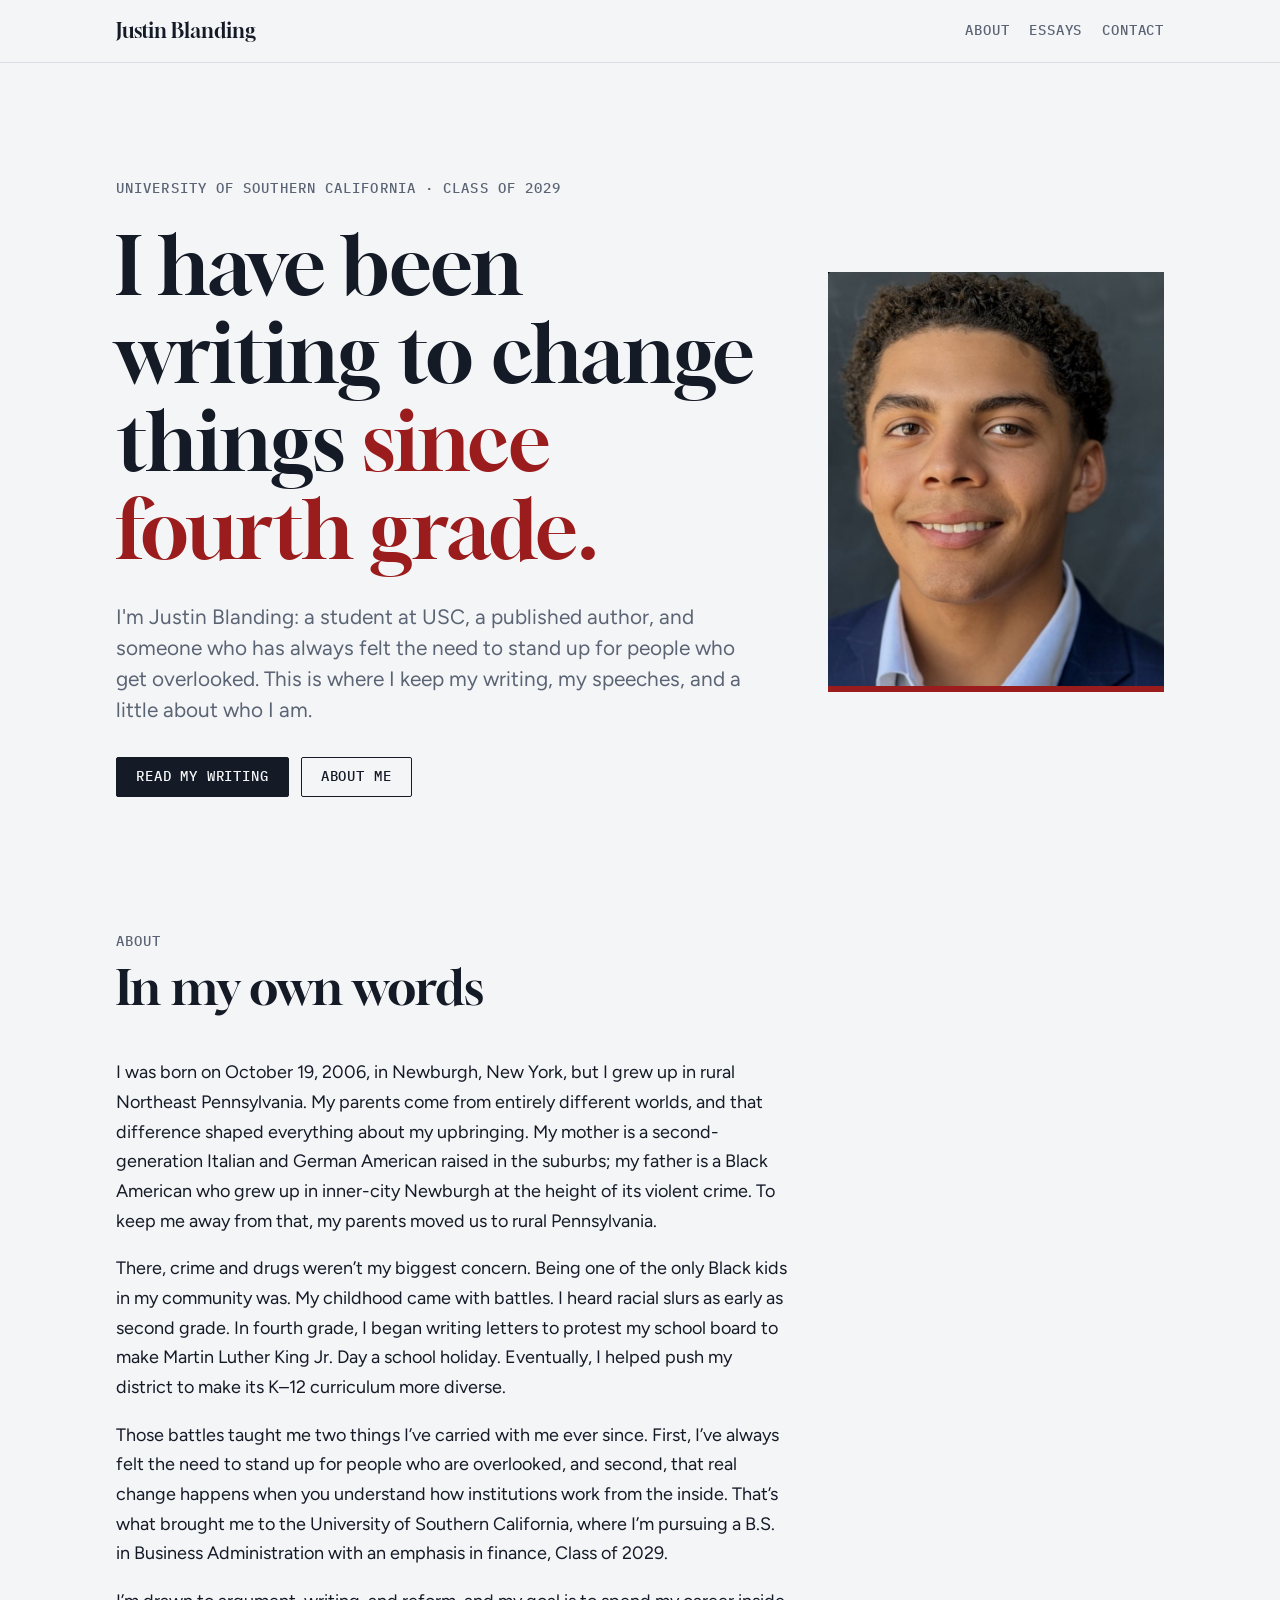
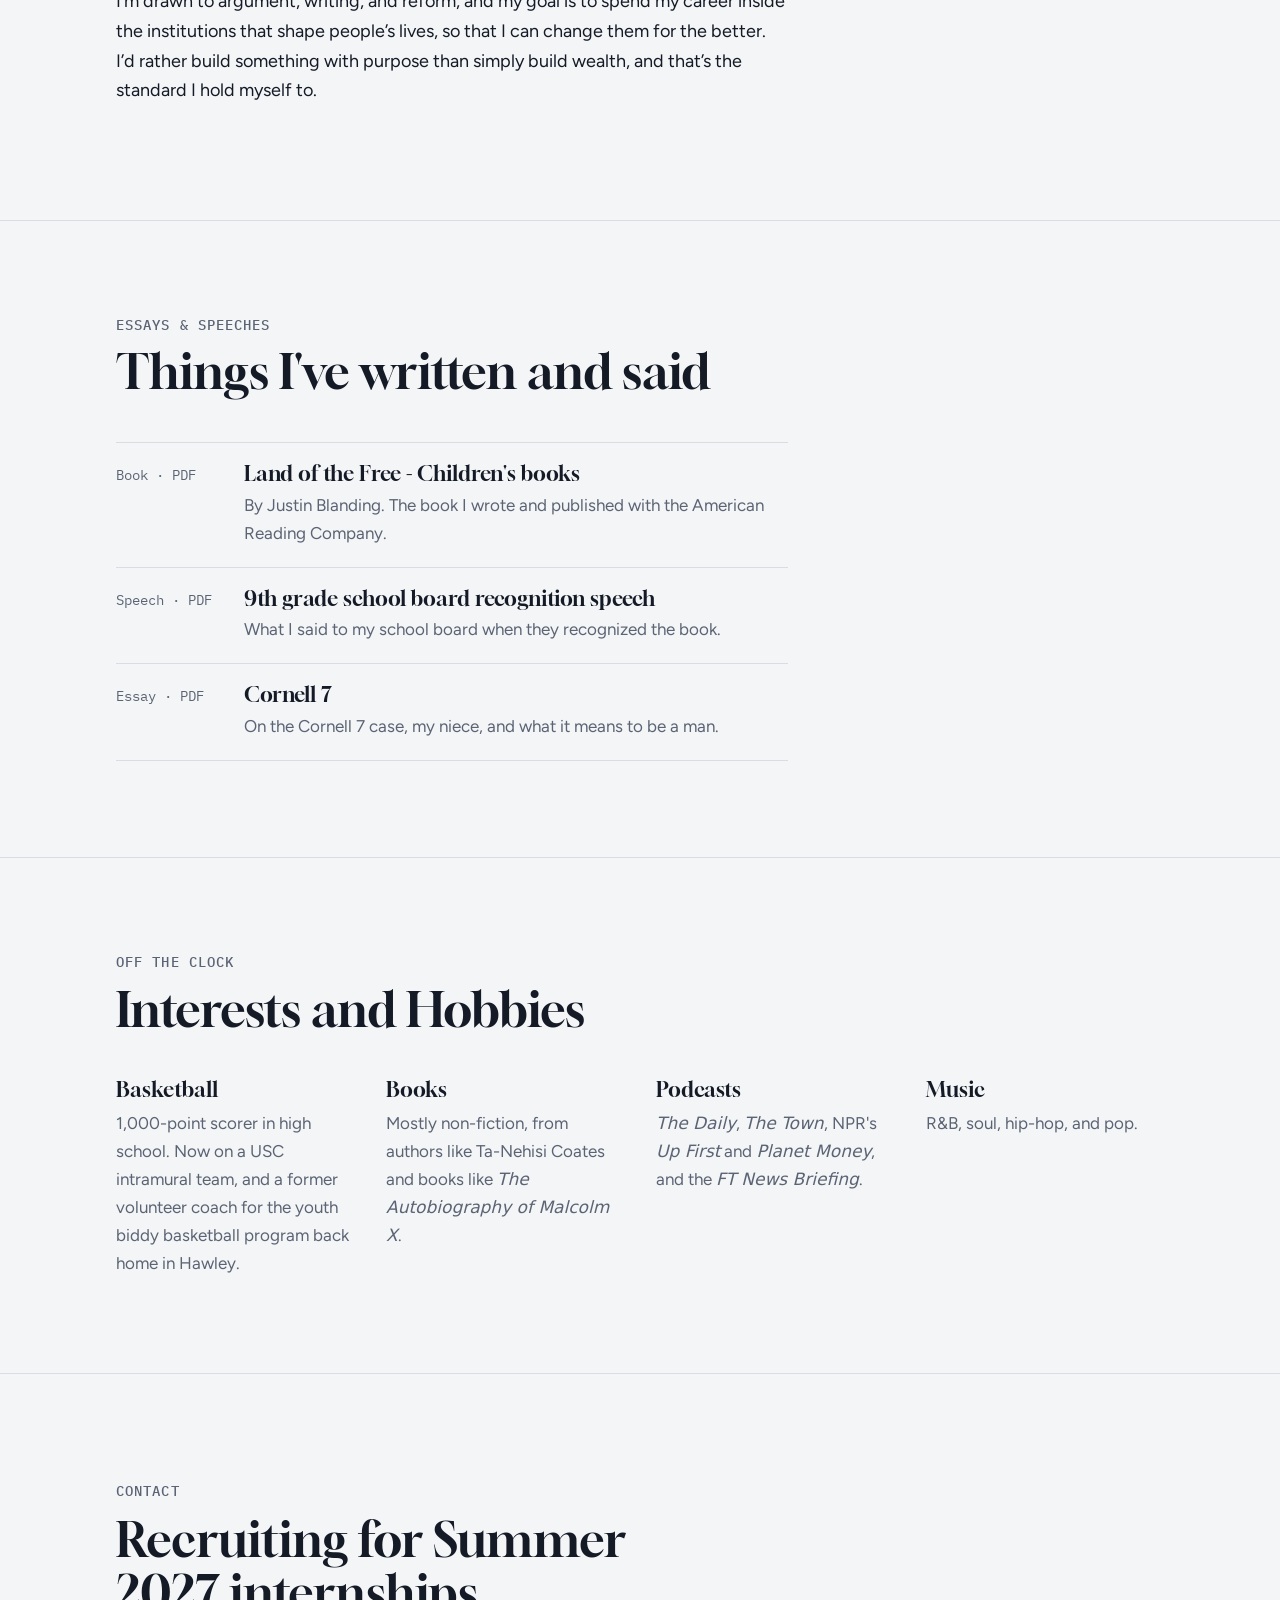
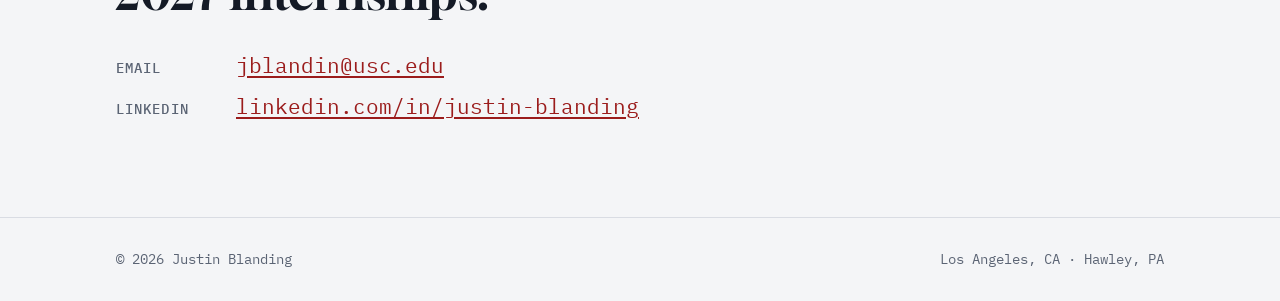
==== commit 1fd12033: "Add headshot to the front page Co-Authored-By: Claude Opus 5.5 <noreply@anthropic.com>" ====
--- a/index.html
+++ b/index.html
@@ -25,12 +25,15 @@
 
 <main id="top">
   <div class="wrap hero">
+    <img class="hero-photo" src="headshot.jpg" width="800" height="1000" alt="Portrait of Justin Blanding">
+    <div class="hero-text">
     <p class="label">University of Southern California · Class of 2029</p>
     <h1>I have been writing to change things <em>since fourth grade.</em></h1>
     <p class="lede">I'm Justin Blanding: a student at USC, a published author, and someone who has always felt the need to stand up for people who get overlooked. This is where I keep my writing, my speeches, and a little about who I am.</p>
     <div class="hero-actions">
       <a class="btn primary" href="#essays">Read my writing</a>
       <a class="btn" href="#about">About me</a>
+    </div>
     </div>
   </div>
 
--- a/styles.css
+++ b/styles.css
@@ -75,7 +75,14 @@
 .site-head nav a:hover { color: var(--accent); }
 
 /* Hero */
-.hero { padding-block: clamp(3rem, 9vw, 6.5rem) 2.5rem; }
+.hero { padding-block: clamp(3rem, 9vw, 6.5rem) 2.5rem; display: grid; grid-template-columns: minmax(0, 1fr) clamp(15rem, 28vw, 21rem); gap: clamp(2rem, 5vw, 4rem); align-items: center; }
+.hero-text { grid-column: 1; grid-row: 1; min-width: 0; }
+.hero-photo { grid-column: 2; grid-row: 1; width: 100%; height: auto; aspect-ratio: 4 / 5; object-fit: cover; display: block; border-bottom: 6px solid var(--accent); }
+@media (max-width: 860px) {
+  .hero { grid-template-columns: minmax(0, 1fr); gap: 2rem; }
+  .hero-photo { grid-column: 1; grid-row: 1; width: min(15rem, 62%); }
+  .hero-text { grid-row: 2; }
+}
 .hero .label { margin-bottom: 1.5rem; }
 .hero h1 { font-size: var(--step-4); max-width: 15ch; }
 .hero h1 em { font-style: normal; color: var(--accent); }
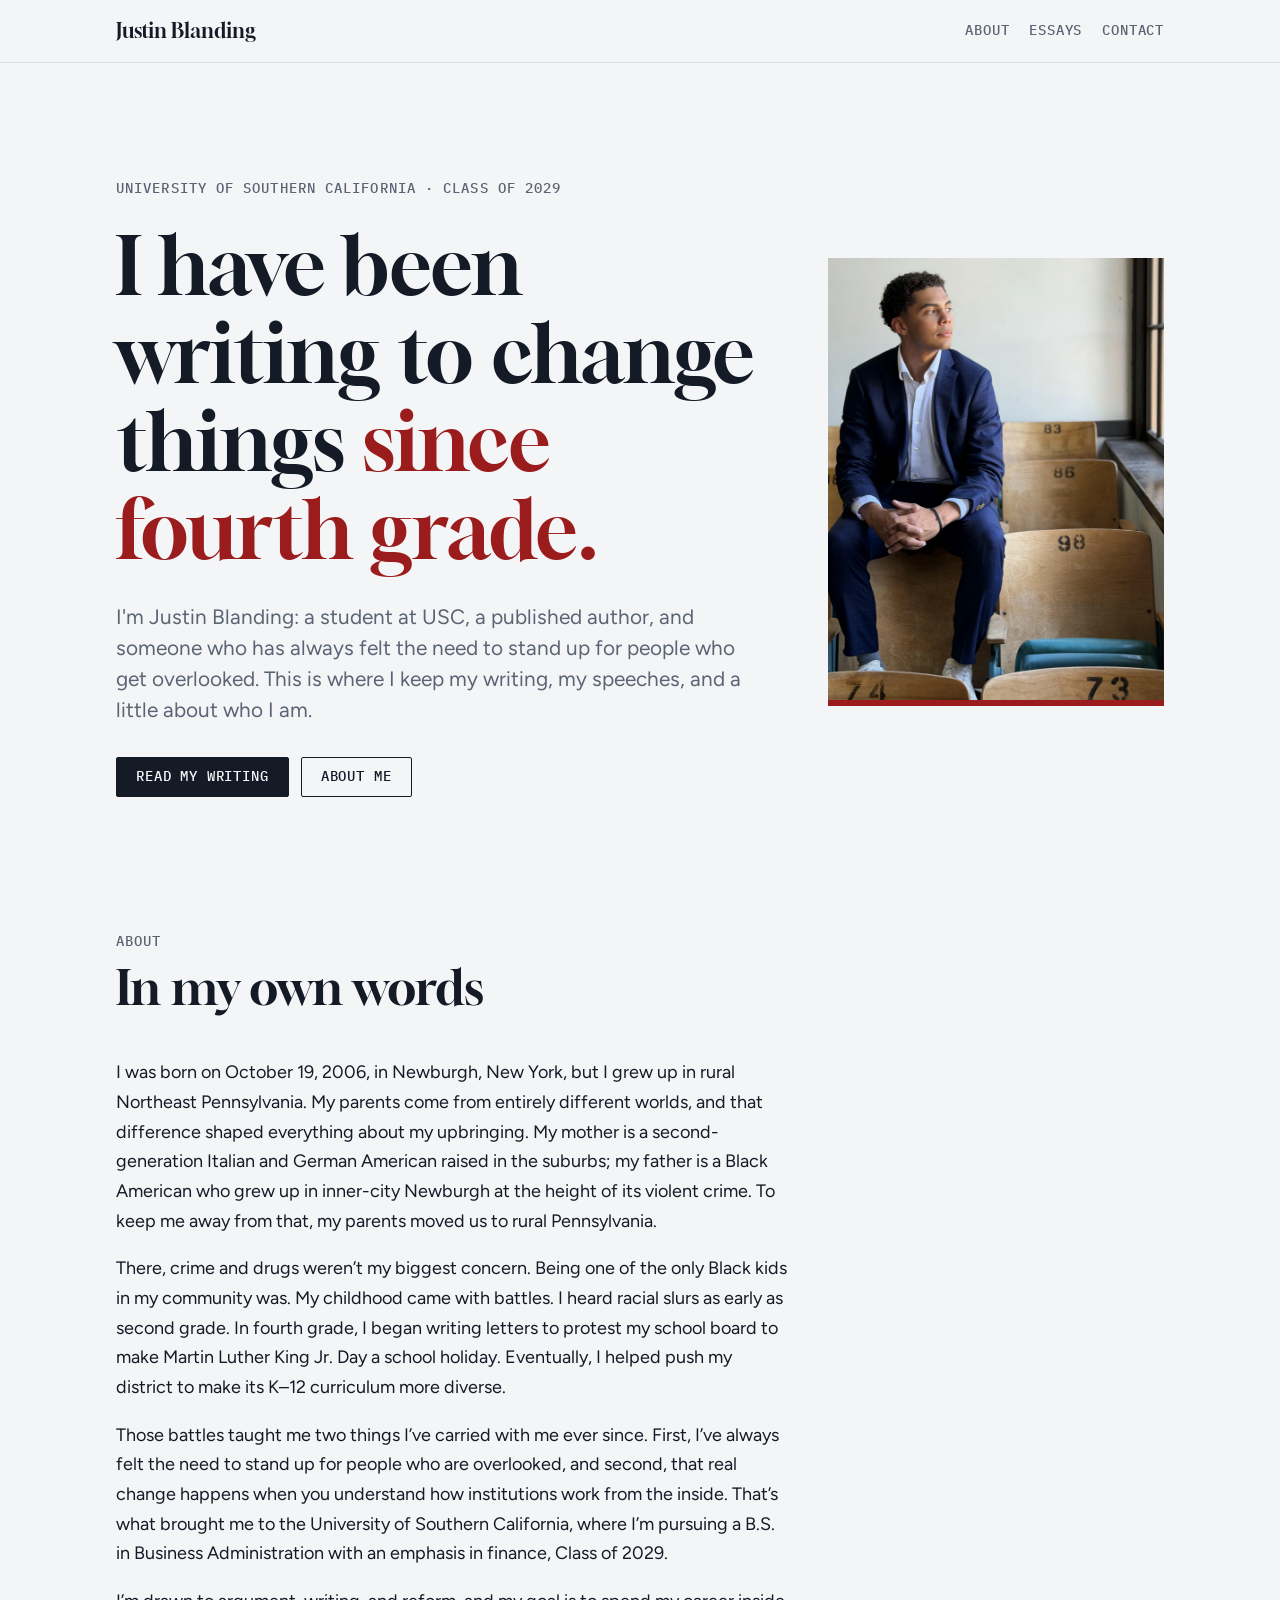
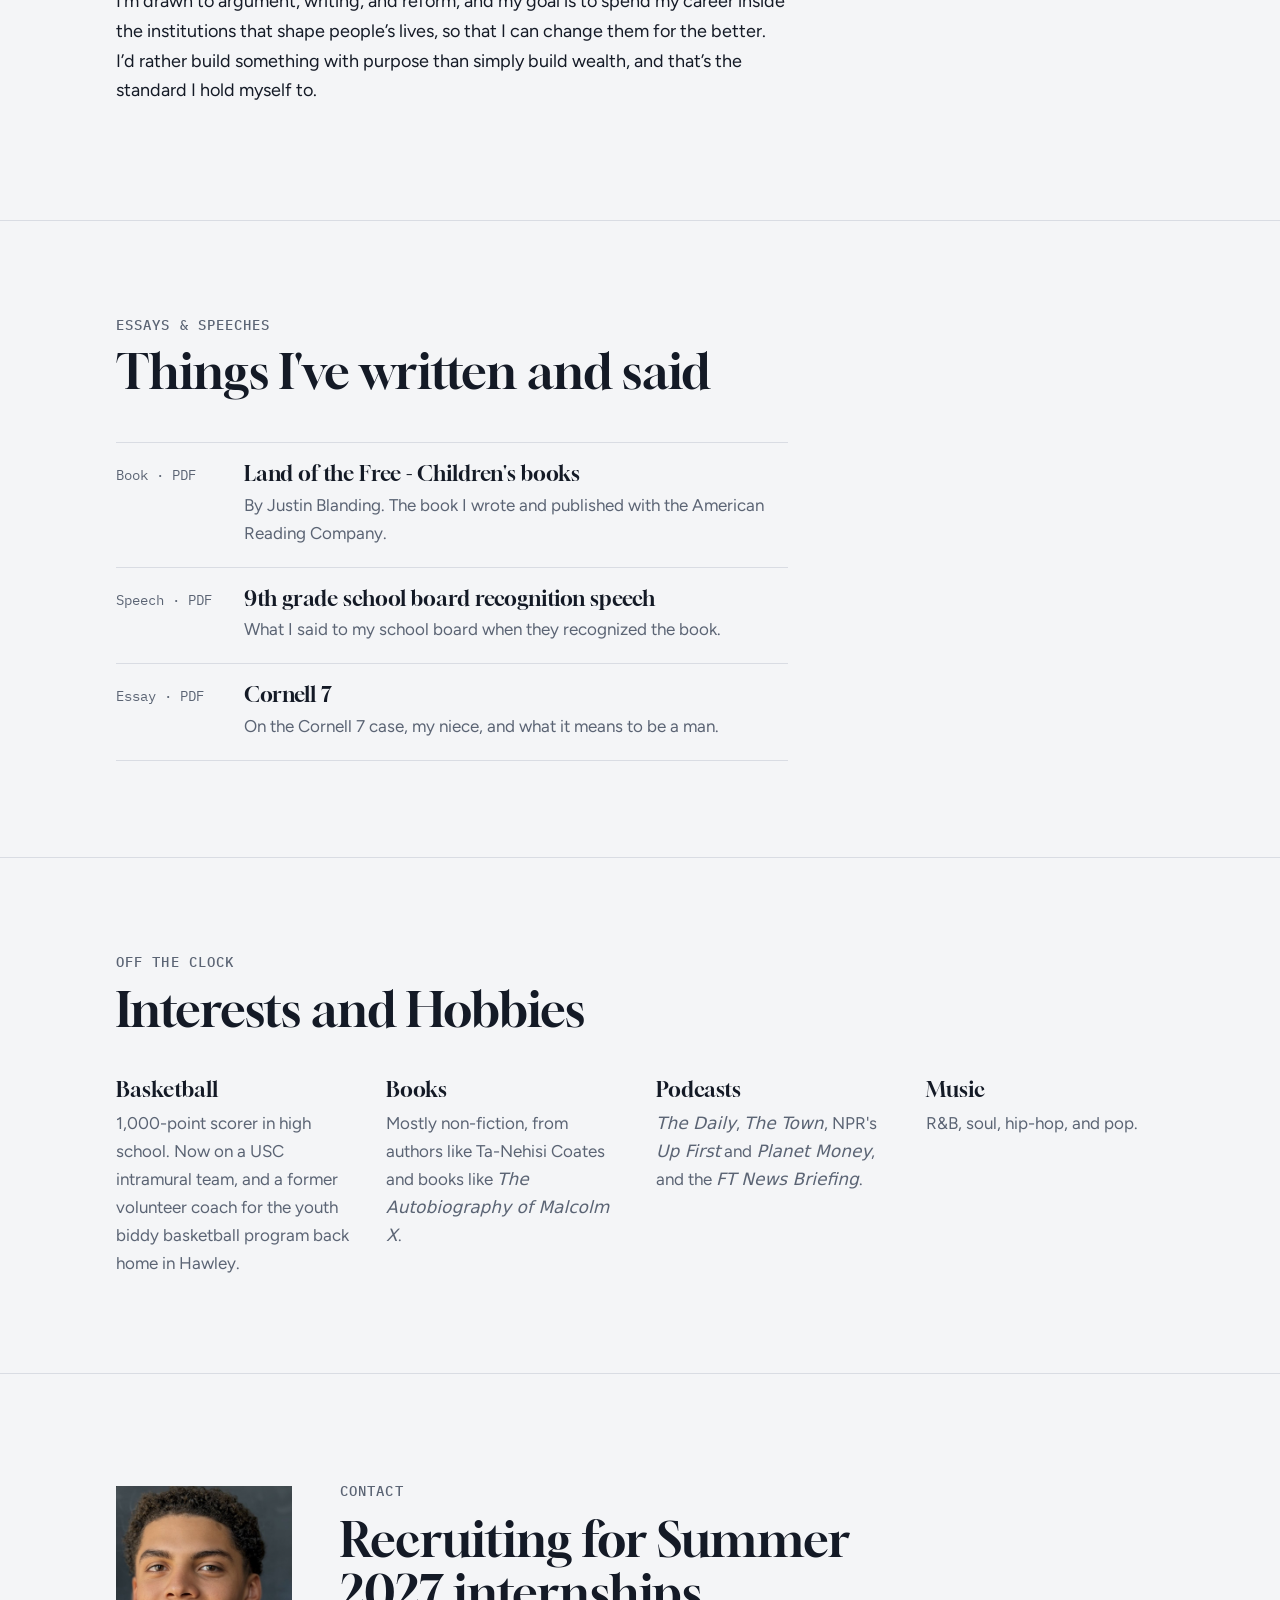
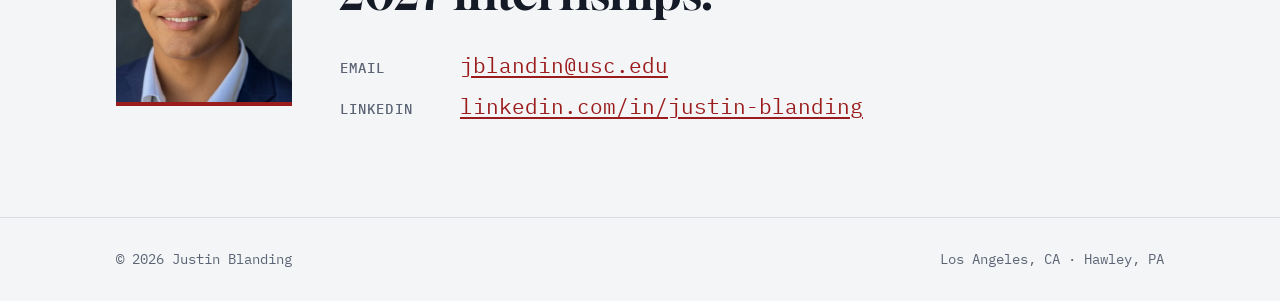
==== commit 4df4b376: "Use seated portrait on the front page; move headshot to Contact Co-Authored-By: Claude Opus 5.5 <nor" ====
--- a/index.html
+++ b/index.html
@@ -25,7 +25,7 @@
 
 <main id="top">
   <div class="wrap hero">
-    <img class="hero-photo" src="headshot.jpg" width="800" height="1000" alt="Portrait of Justin Blanding">
+    <img class="hero-photo" src="portrait.webp" width="1500" height="2000" alt="Justin Blanding seated in rows of old wooden auditorium seats, looking toward a window">
     <div class="hero-text">
     <p class="label">University of Southern California · Class of 2029</p>
     <h1>I have been writing to change things <em>since fourth grade.</em></h1>
@@ -111,12 +111,15 @@
   </section>
 
   <section id="contact" class="contact">
-    <div class="wrap">
+    <div class="wrap contact-grid">
+      <img class="contact-photo" src="headshot.jpg" width="800" height="1000" alt="Headshot of Justin Blanding">
+      <div>
       <p class="label">Contact</p>
       <h2>Recruiting for Summer 2027 internships.</h2>
       <div class="contact-rows">
         <div class="contact-row"><span class="label">Email</span><a href="mailto:jblandin@usc.edu">jblandin@usc.edu</a></div>
         <div class="contact-row"><span class="label">LinkedIn</span><a href="https://linkedin.com/in/justin-blanding" target="_blank" rel="noopener">linkedin.com/in/justin-blanding</a></div>
+      </div>
       </div>
     </div>
   </section>
--- a/styles.css
+++ b/styles.css
@@ -77,11 +77,17 @@
 /* Hero */
 .hero { padding-block: clamp(3rem, 9vw, 6.5rem) 2.5rem; display: grid; grid-template-columns: minmax(0, 1fr) clamp(15rem, 28vw, 21rem); gap: clamp(2rem, 5vw, 4rem); align-items: center; }
 .hero-text { grid-column: 1; grid-row: 1; min-width: 0; }
-.hero-photo { grid-column: 2; grid-row: 1; width: 100%; height: auto; aspect-ratio: 4 / 5; object-fit: cover; display: block; border-bottom: 6px solid var(--accent); }
+.hero-photo { grid-column: 2; grid-row: 1; width: 100%; height: auto; aspect-ratio: 3 / 4; object-fit: cover; object-position: center top; display: block; border-bottom: 6px solid var(--accent); }
+.contact-grid { display: grid; grid-template-columns: 11rem minmax(0, 1fr); gap: clamp(1.5rem, 4vw, 3rem); align-items: center; }
+.contact-photo { width: 100%; height: auto; aspect-ratio: 4 / 5; object-fit: cover; display: block; border-bottom: 4px solid var(--accent); }
 @media (max-width: 860px) {
   .hero { grid-template-columns: minmax(0, 1fr); gap: 2rem; }
-  .hero-photo { grid-column: 1; grid-row: 1; width: min(15rem, 62%); }
+  .hero-photo { grid-column: 1; grid-row: 1; width: min(17rem, 72%); }
   .hero-text { grid-row: 2; }
+}
+@media (max-width: 600px) {
+  .contact-grid { grid-template-columns: minmax(0, 1fr); }
+  .contact-photo { width: 8.5rem; }
 }
 .hero .label { margin-bottom: 1.5rem; }
 .hero h1 { font-size: var(--step-4); max-width: 15ch; }
